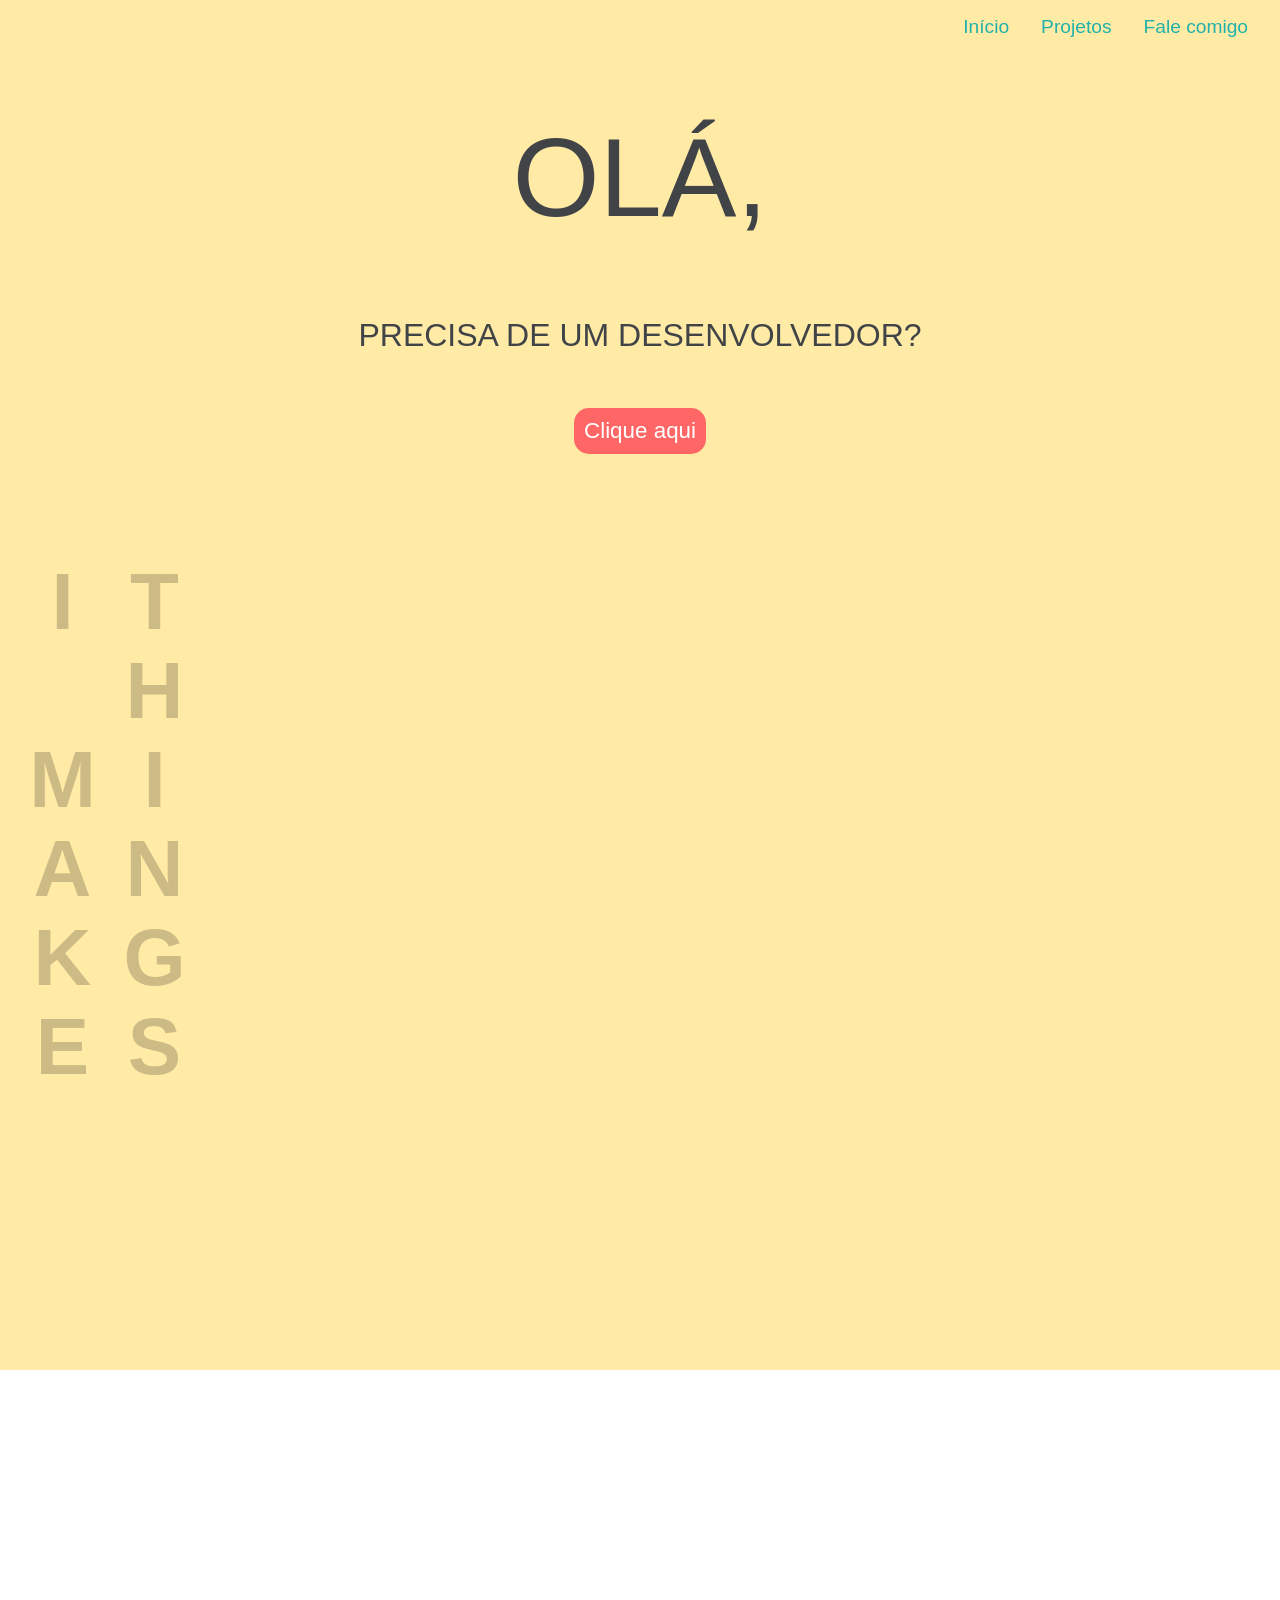
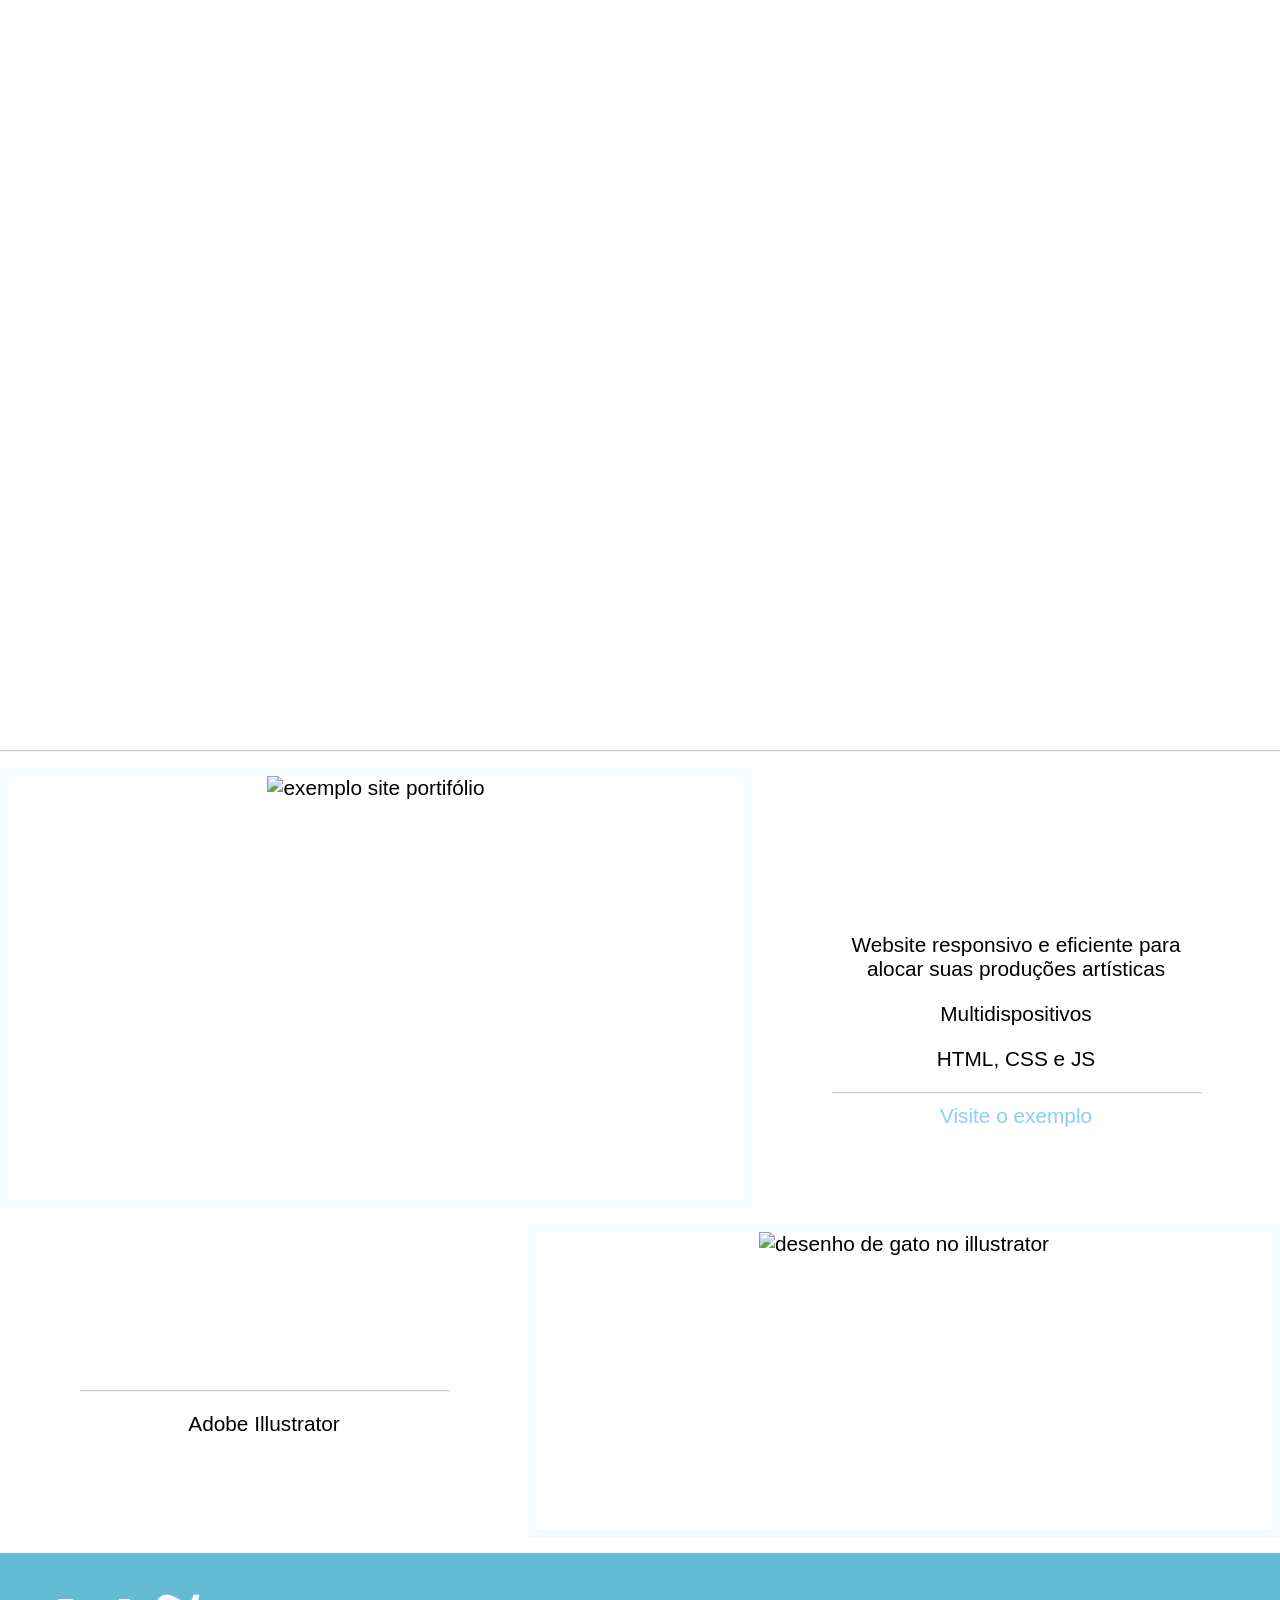
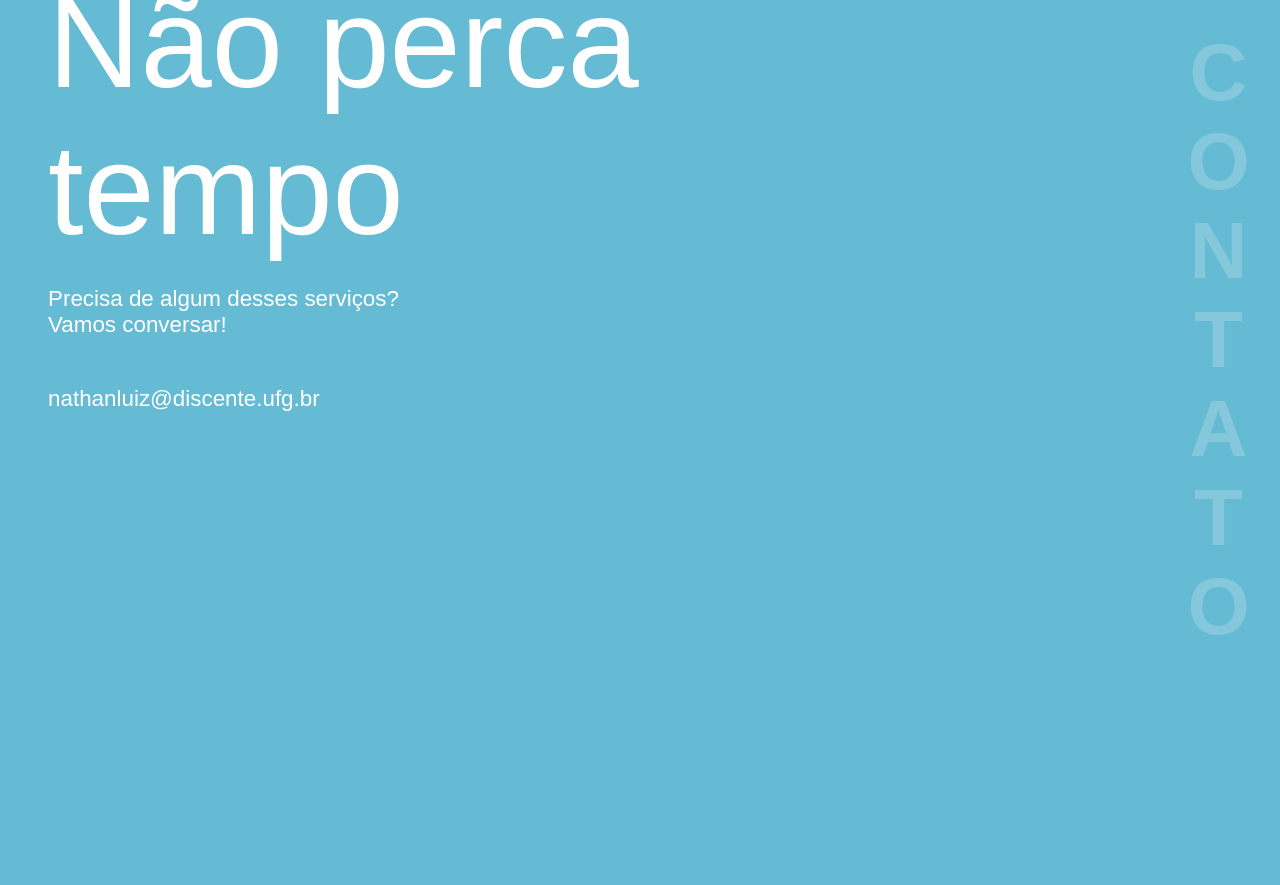
==== index.html @ 639f10ef "Update index.html" ====
<!DOCTYPE html>
<html lang="pt-br">
    <head>
        <meta charset="UTF-8"> 
        <meta name="viewport" content="width=device-width, initial-scale=1.0">
        <link href="https://unpkg.com/aos@2.3.1/dist/aos.css" rel="stylesheet">
        <link rel="stylesheet" href="styles.css">
        <title>Nathan Portifólio</title>

    </head>
<body>
    <header>
        <nav>
            <ul>
                <li><a href="index.html">Início</a></li>
                <li><a href="projects.html">Projetos</a></li>
                <li><a href="fale-comigo.html">Fale comigo</a></li>
            </ul>
        </nav>
        <h1 class="titlein fade-in-custom1">OLÁ,</h1>
        <h1 class="titleout fade-in-custom2">PRECISA DE UM DESENVOLVEDOR?</h1>
        <a href="fale-comigo.html" class="bottom fadin3">Clique aqui</a>
        <h3 class="rotate">I MAKE THINGS</h3>
    </header>

<section class="parallax">
    <ul>
        <li data-aos="zoom-out-left" data-aos-delay="0" data-aos-duration="800">Freelance Web Developments</li>
        <li data-aos="zoom-out-left" data-aos-delay="100" data-aos-duration="800">Edições de vídeo</li>
        <li data-aos="zoom-out-left" data-aos-delay="200" data-aos-duration="800">Ilustrações</li>
        <li data-aos="zoom-out-left" data-aos-delay="300" data-aos-duration="800">Drink Coffee</li>

    </ul>
</section>

<section>
    <h3 class="recent-work-title" data-aos="zoom-in" data-aos-delay="0" data-aos-duration="800">Trabalhos recentes</h3>
    <hr>
    <div class="recent-work">
        <div class="recent-work-info move-right">

                <h4 data-aos="zoom-out-left" data-aos-delay="0" data-aos-duration="800">Portifólio responsivo</h4>
                <p>Website responsivo e eficiente para alocar suas produções artísticas</p>
                <p>Multidispositivos</p>
                <p>HTML, CSS e JS </p>
                <hr>
                <a href="https://sinapsideo.netlify.app">Visite o exemplo</a>

            </div>
        <div class="recent-work-image">
            <img src="images/exe1.jpg" alt="exemplo site portifólio">
        </div>
    </div>

    <div class="recent-work">
        <div class="recent-work-info">
            <h4 data-aos="zoom-out-right" data-aos-delay="0" data-aos-duration="800">Ilustrações simples</h4>
            <hr>
            <p>Adobe Illustrator</p>
        </div>
        <div class="recent-work-image">
            <img src="/images/ex2.png" alt="desenho de gato no illustrator">
        </div>
    </div>
</section>

<section id="contact">
    <div class="contact-info">
        <p class="contact-heading">Não perca <br>tempo</p>
        <p class="contact-text">Precisa de algum desses serviços? <br>Vamos conversar!</p>
        <p class="contact-text" data-aos="zoom-out-right" data-aos-delay="0" data-aos-duration="800">nathanluiz@discente.ufg.br</p>
    </div>
    <h3 class="rotate">CONTATO</h3>
</section>


<script src="https://unpkg.com/aos@2.3.1/dist/aos.js"></script>
<script>
    AOS.init();
</script>
</body>



</html>
---- styles.css ----
/*
    GLOBAL STYLES 
*/

body {
    font-family: Roboto, Oxygen, Ubuntu, Cantarell, 'Open Sans', 'Helvetica Neue', sans-serif;
    font-size: 10px;
    margin: 0;
    width: 100vw;
    text-align: center;
    overflow-x: hidden;
}
.bottom {
    color: white;
    font-size: 1.4rem;
    background-color: rgb(255, 102, 102);
    padding: 10px;
    border-radius: 15px;
    display: inline-block;
}
img {
    max-width: 100%;
}

hr {
    width:100%;
    opacity: 0.5;
    color: lightgray;
}

ul {
    list-style: none;
    margin: 0;
    padding: 0;
}

a {
    text-decoration: none;
    color: lightseagreen;
}
.recent-work-info a {
    color: lightskyblue;
}

/*
    HEADER SECTION
*/
header {
    background-color: rgb(255, 234, 166);
    padding: 1rem;
    background-size: cover;
    height: 100vh;
}
nav ul {
    font-size: 1.2rem;
    display: flex;
    justify-content: center;
}
nav li {
    margin: 0 1rem;
}
.titlein {
    font-size: 7rem;
    font-weight: 300;
    color: rgb(64, 68, 71);
}
.titleout {
    font-size: 2rem;
    padding-bottom: 2rem;
    font-weight: 400;
    color: rgb(64, 68, 71);
}

header p {
    font-size: 1.5rem;
    background-color: rgb(0, 0, 0);
    color: rgb(248, 248, 248);
    width: 100%;
}
.rotate {
    margin-top: 5rem;
    font-size: 3rem;
    opacity: 0.4;
    text-align: center;
}

/*
    PARALLAX
*/

.parallax {
    background-image: url(Images/background.jpg);
    height: 100vh;
    background-position: center;
    background-size: cover;
    background-attachment: fixed;
}

.parallax ul {
    font-size: 1.8rem;
    padding: 1rem;
    color: white;
    text-align: right;
}

.parallax li {
    margin: 8rem 0;

}

/*
    RECENT WORK
*/

.recent-work {
    display: flex;
    flex-direction: column;
    font-size: 1.3rem;
    margin: 1rem 0;
}

.recent-work-title {
    font-size: 1.6rem;
    color: lightcoral;
}

.recent-work-info {
    padding: 1rem;
}

.recent-work-info h4 {
    font-size: 1.4rem;
}

/*
     CONTACT
*/

#contact {
    display: flex;
    flex-direction: column;
    padding: 1rem;
    height: 100vh;
    background: #66bbd4;
    color: white;
}

.contact-info {
    padding-left: 2rem;
}

.contact-heading {
    margin: 0;
    font-size: 5rem;
}

.contact-text {
    font-size: 1.4rem;
    margin-bottom: 3rem;

}

#contact .rotate {
    display: none;
}


/*
    PROJECTS
*/

.project-title {
    font-size: 1.6rem;
}

.projects {
    display: flex;
    flex-direction: column;
}

.grid-item {
    margin-bottom: 1rem;
    padding: 1rem;
    background: lightblue;
}

.grid-item img {
    width: 100%;
    height: 100%;
}

@media screen and (min-width: 860px) {
    nav ul {
        justify-content: flex-end;
    }

    .rotate {
        margin: -10rem 0 0 0;
        writing-mode: vertical-lr;
        text-orientation: upright;
        font-size: 5rem;
        opacity: 20%;
    }
    header {
        height: 100%;
    }
    .recent-work {
        flex-direction: row;
    }
    .recent-work-info {
        flex: 1;
        padding: 5rem;
    }
    .recent-work-image {
        flex: 2;
        border: rgb(244, 251, 255) .5rem solid;
    }
    .recent-work-image img {
        width: 100%;
        height: 100%;
    }

    .move-right {
        order:1
    }

    .contact-heading {
        margin: 0;
        font-size: 8rem;
    }
    #contact {
        display: flex;
        flex-direction: row;
        justify-content: space-between;
        text-align: left;
    }
    #contact .rotate {
        display: block;
    }

    .projects {
        flex-direction: row;
        flex-wrap: wrap;
        justify-content: space-evenly;
    }

    .grid-item {
        flex-basis: 45%;
    }
}
.fade-in-custom1 {
    animation: fadeIn ease-in;
    animation-delay: 0s;
    animation-duration: 1s;
}
.fade-in-custom2 {
    opacity: 0;
    animation: fadeIn ease-in;
    animation-delay: 1s;
    animation-duration: 1s;
    animation-fill-mode: forwards;
}
.fadin3 {
    opacity: 0;
    animation: fadeIn ease-in;
    animation-duration: 1.5s;
    animation-delay: 2s;
    animation-fill-mode: forwards;

}
@keyframes fadeIn {
    from { opacity: 0;}
    to { opacity: 1;}
}


@media (min-width: 1024px) {
    .projects {
        display: grid;
        height: 100vh;
        grid-template-columns: repeat(3, 1fr);
        grid-gap: 20px;
    }
    .grid-item {
        margin-bottom: 0;
    }

}
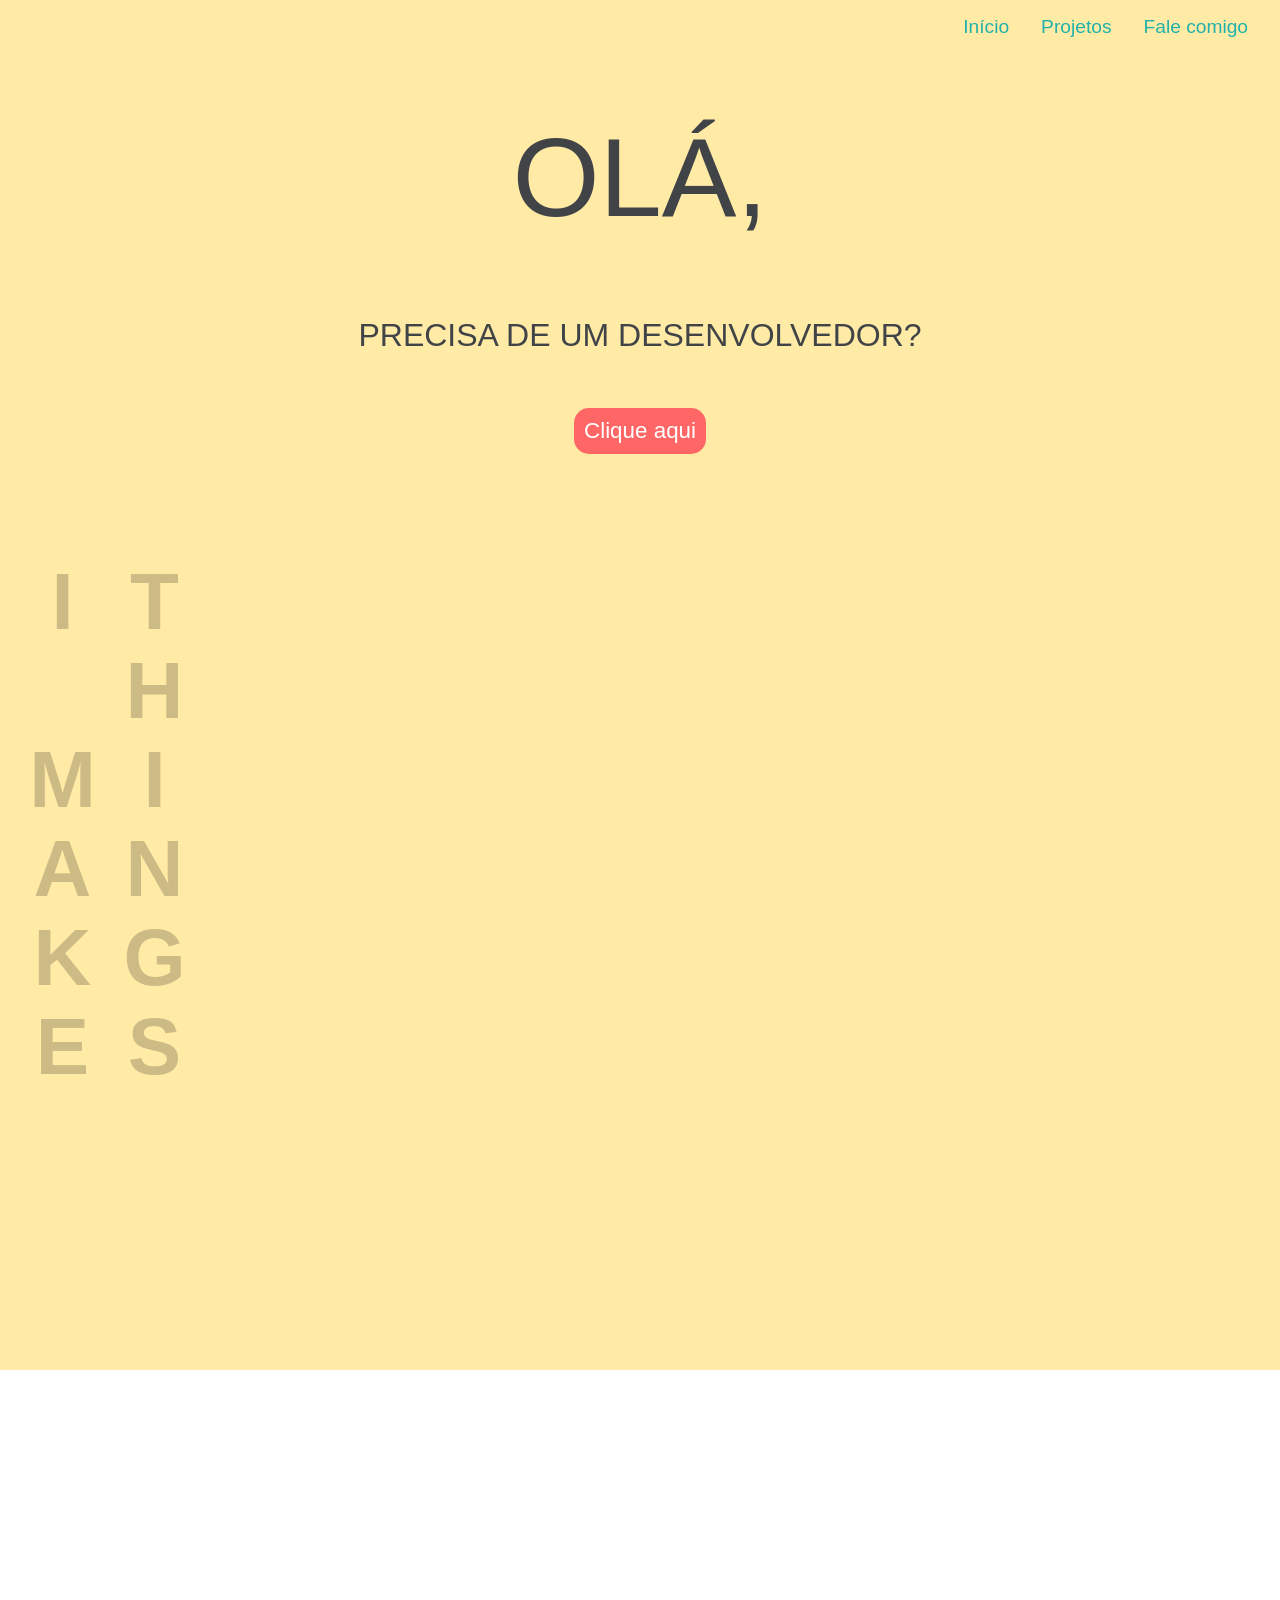
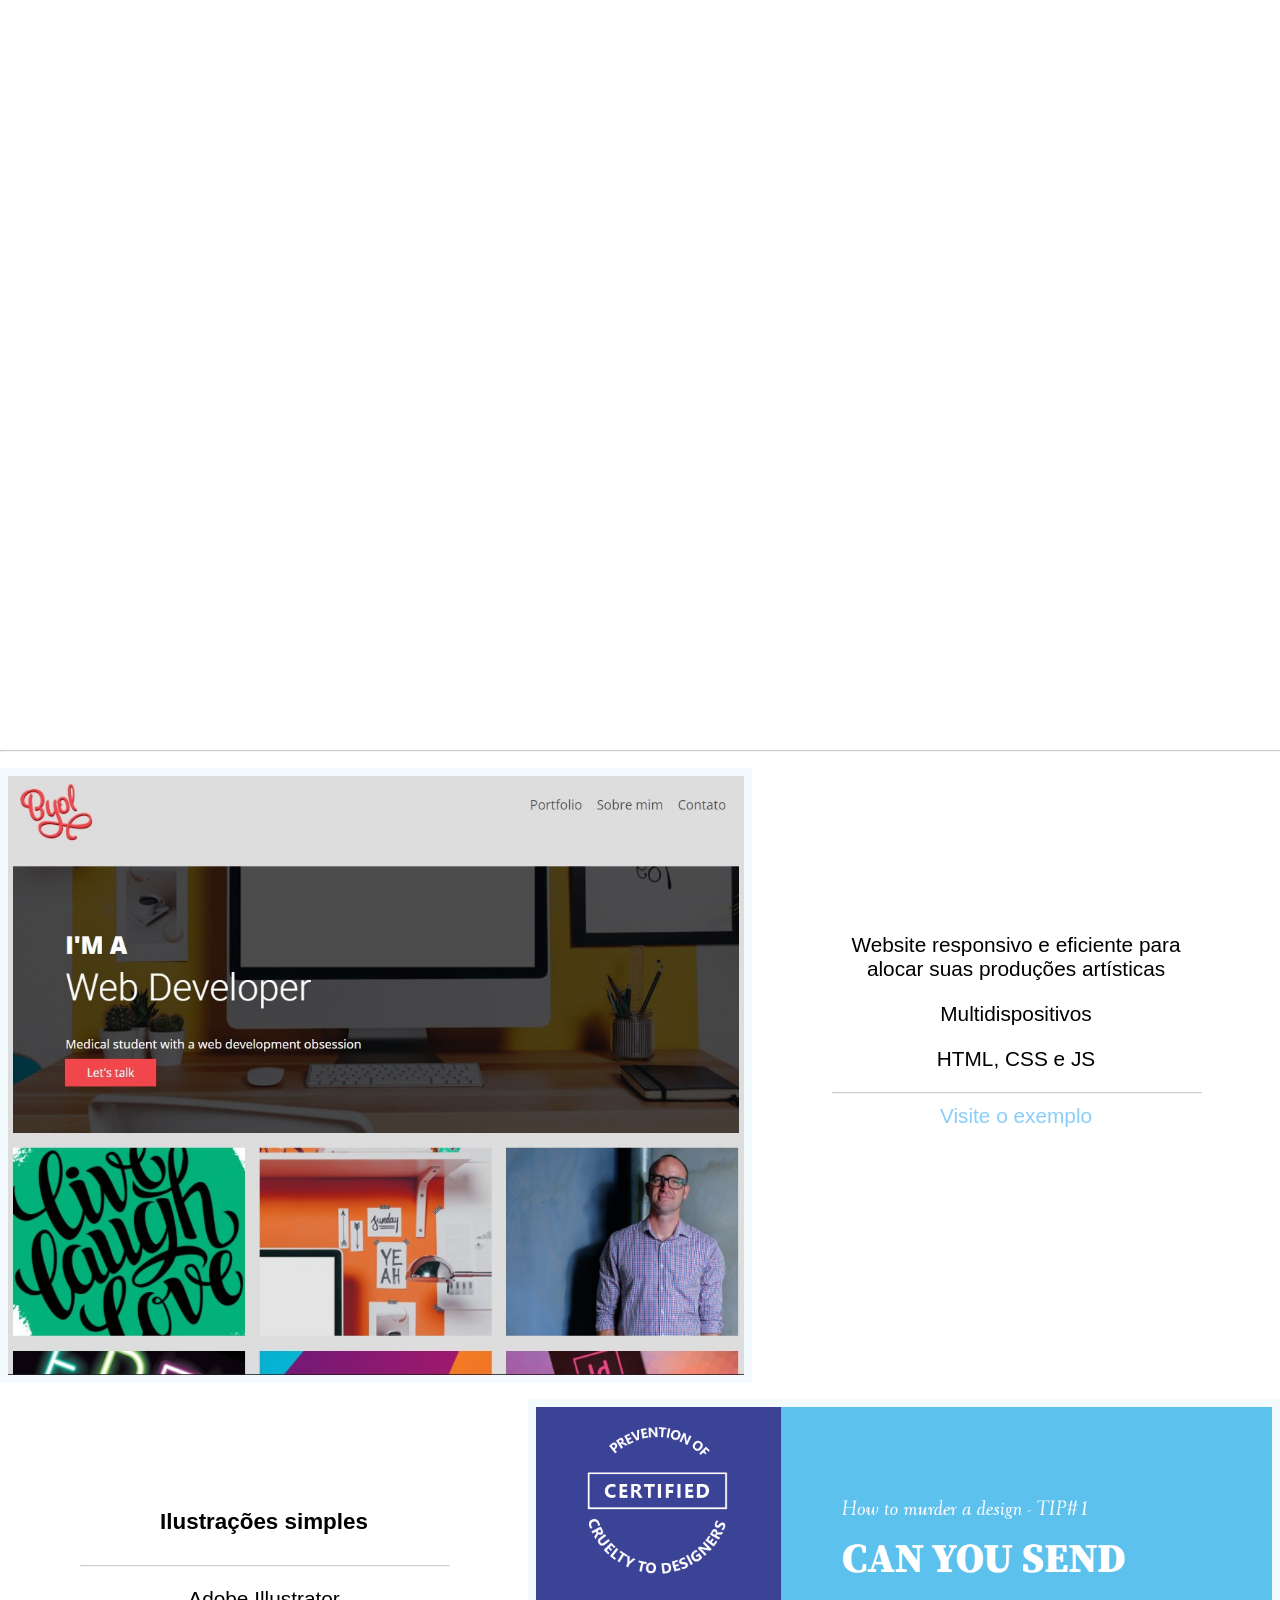
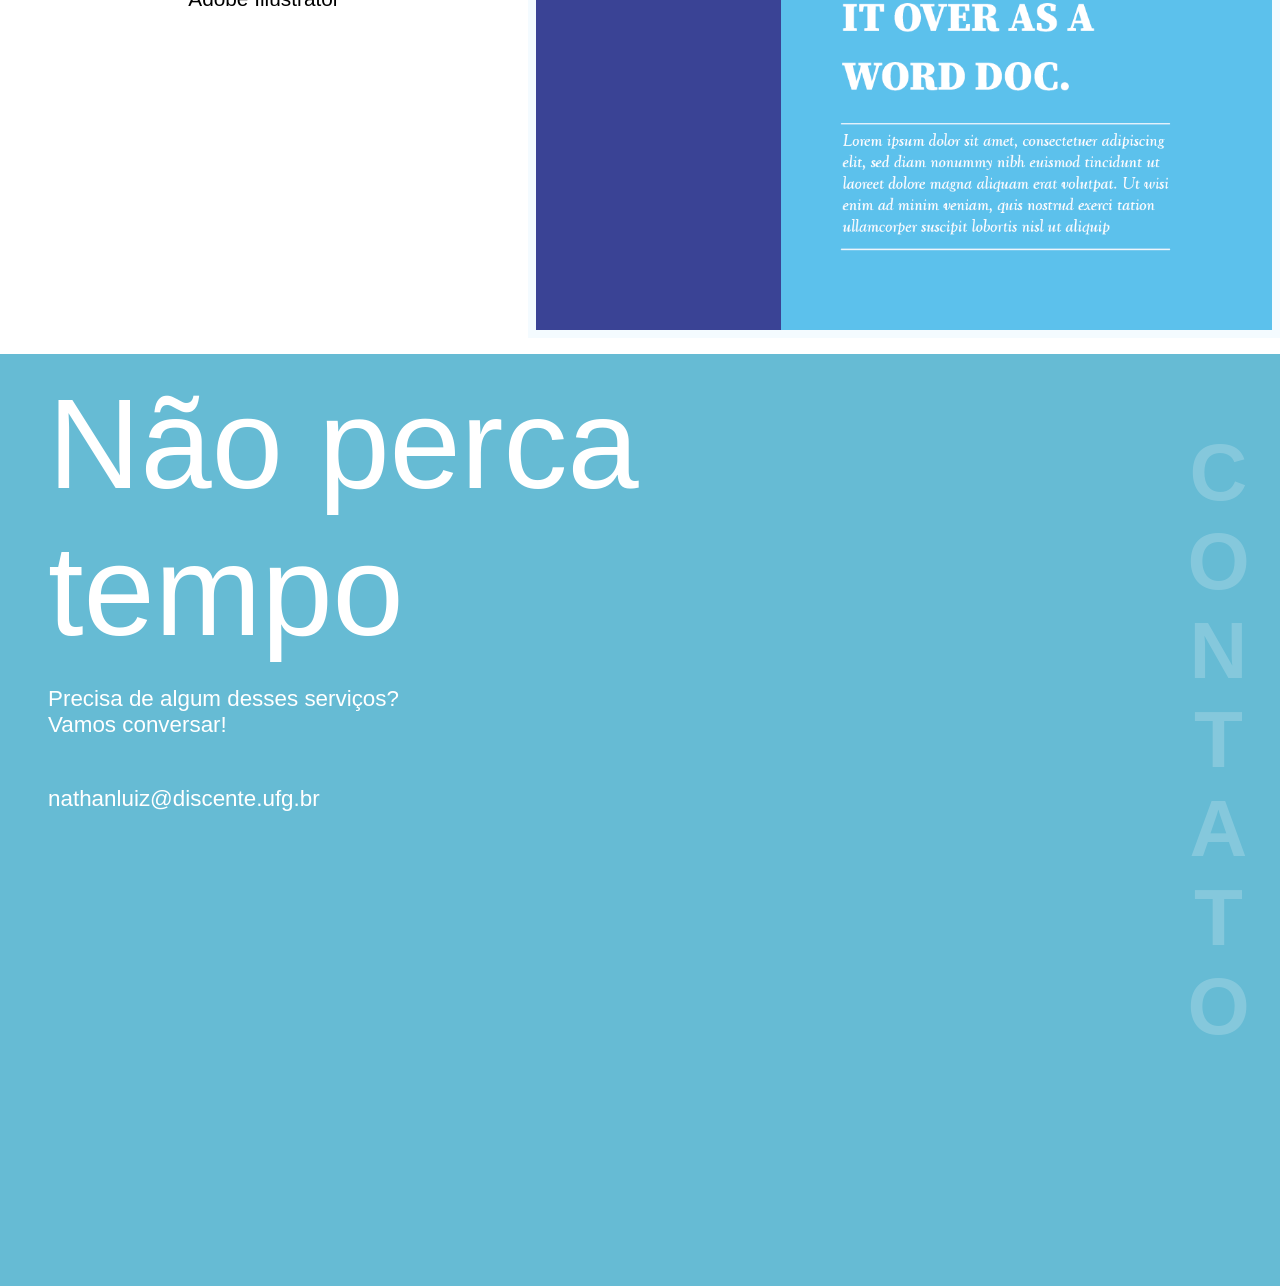
==== commit ddfec5a9: "Update index.html" ====
--- a/index.html
+++ b/index.html
@@ -48,7 +48,7 @@
 
             </div>
         <div class="recent-work-image">
-            <img src="images/exe1.jpg" alt="exemplo site portifólio">
+            <img src="Images/exe1.jpg" alt="exemplo site portifólio">
         </div>
     </div>
 
@@ -59,7 +59,7 @@
             <p>Adobe Illustrator</p>
         </div>
         <div class="recent-work-image">
-            <img src="/images/ex2.png" alt="desenho de gato no illustrator">
+            <img src="Images/ex2.png" alt="desenho de gato no illustrator">
         </div>
     </div>
 </section>
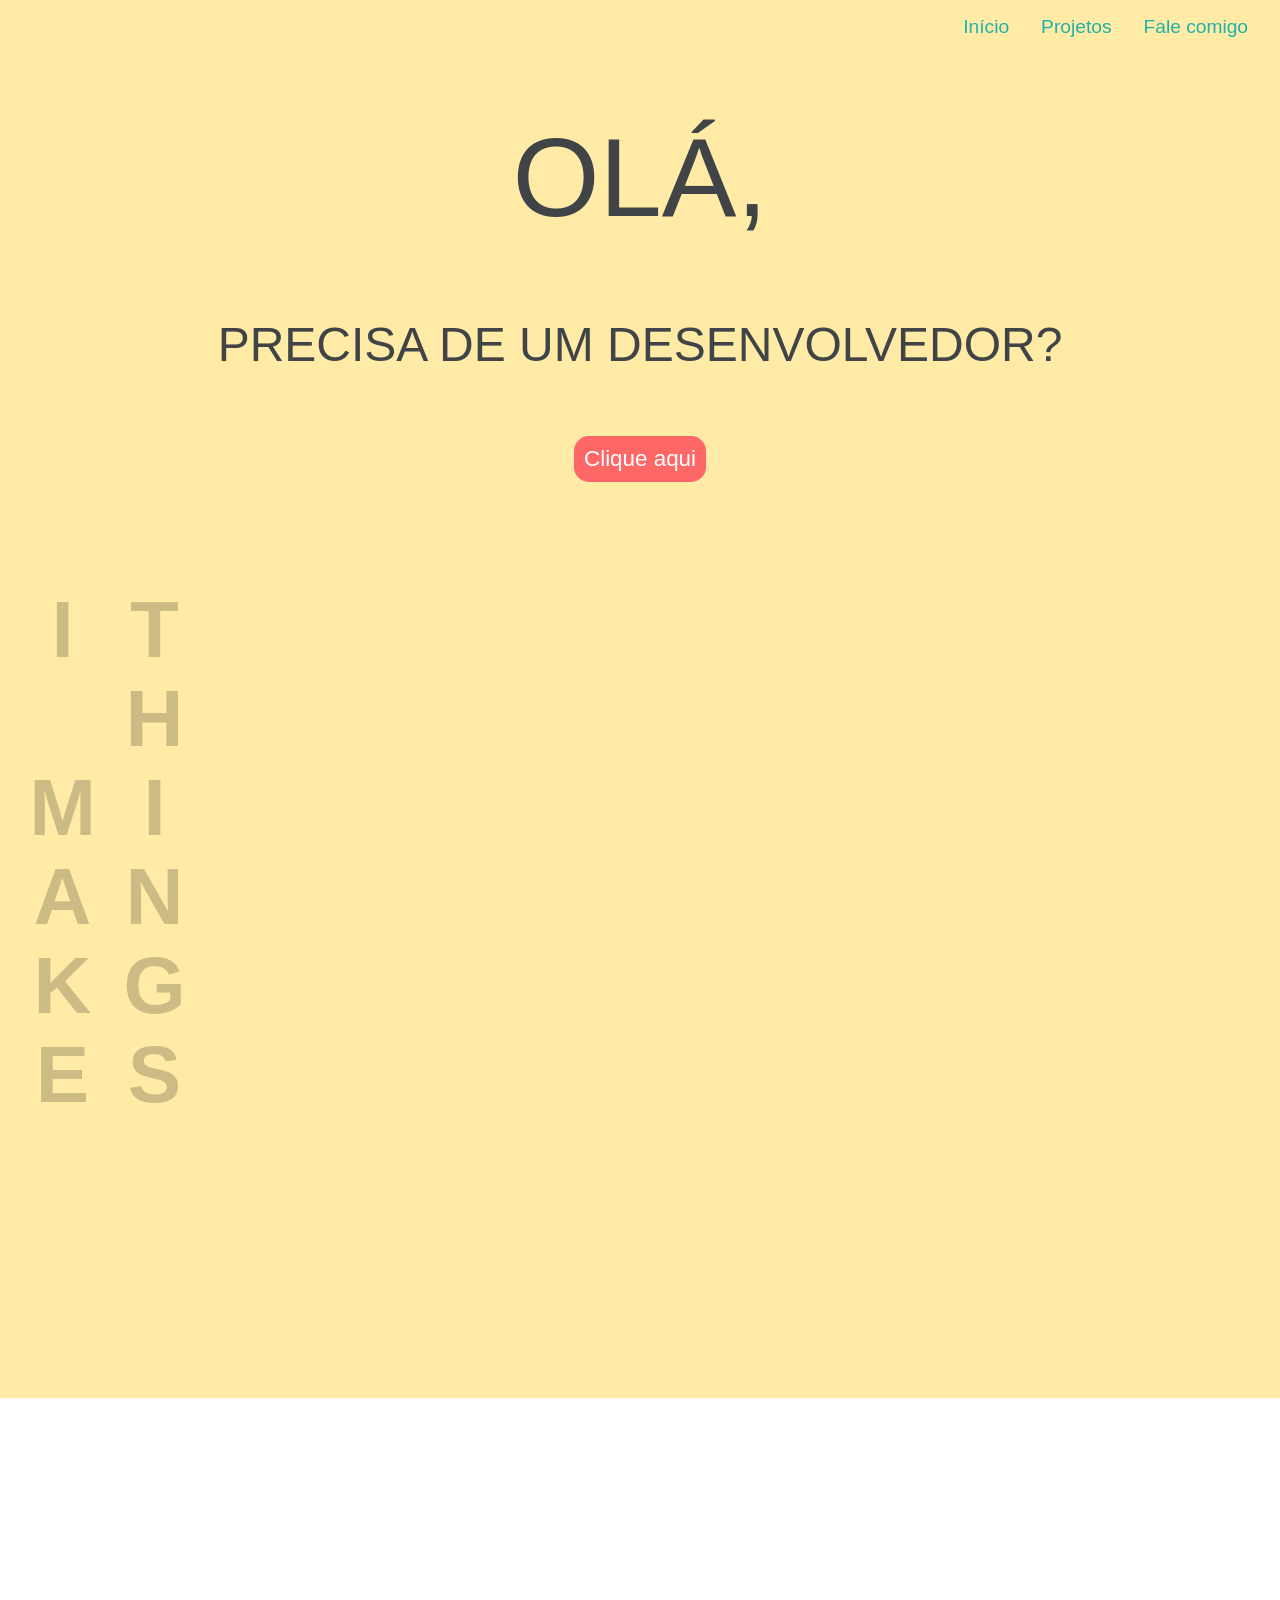
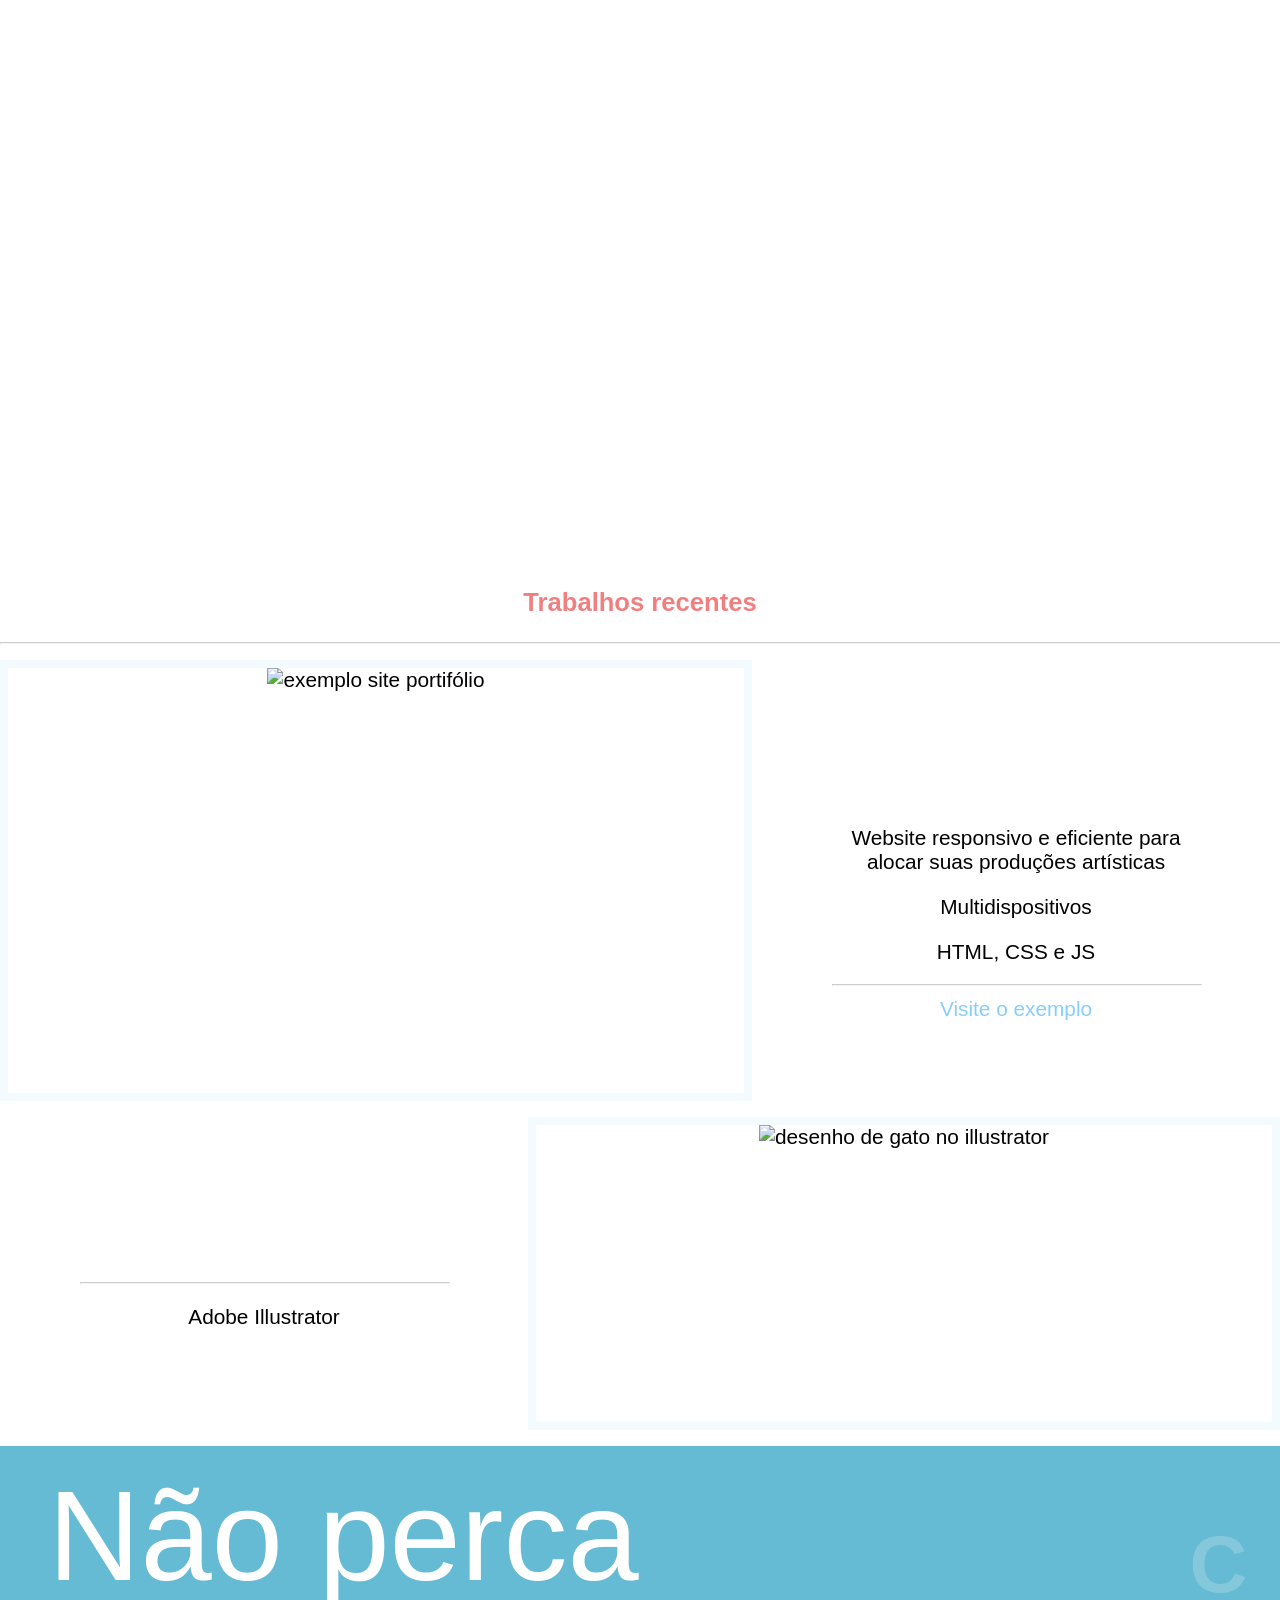
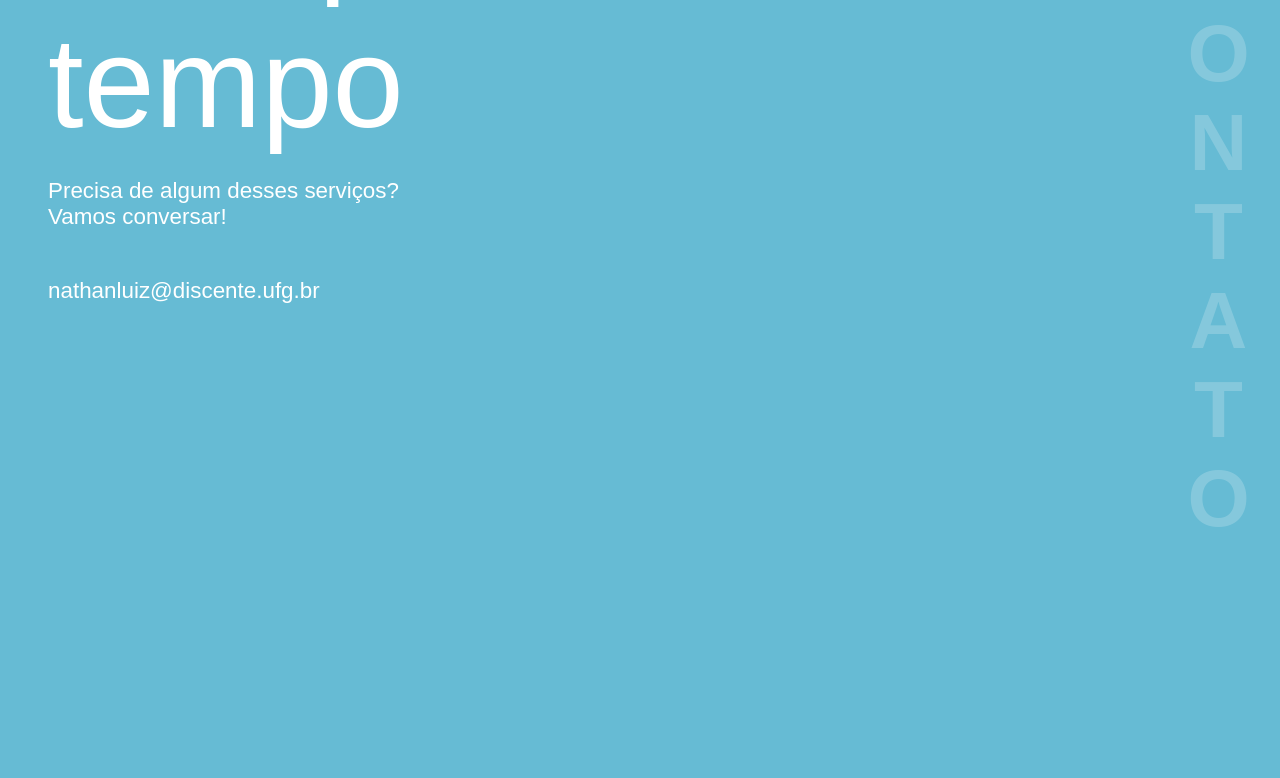
==== commit 69c2922a: "Mudanças" ====
--- a/index.html
+++ b/index.html
@@ -34,7 +34,7 @@
 </section>
 
 <section>
-    <h3 class="recent-work-title" data-aos="zoom-in" data-aos-delay="0" data-aos-duration="800">Trabalhos recentes</h3>
+    <h3 class="recent-work-title">Trabalhos recentes</h3>
     <hr>
     <div class="recent-work">
         <div class="recent-work-info move-right">
@@ -48,7 +48,7 @@
 
             </div>
         <div class="recent-work-image">
-            <img src="Images/exe1.jpg" alt="exemplo site portifólio">
+            <img src="images/exe1.jpg" alt="exemplo site portifólio">
         </div>
     </div>
 
@@ -59,7 +59,7 @@
             <p>Adobe Illustrator</p>
         </div>
         <div class="recent-work-image">
-            <img src="Images/ex2.png" alt="desenho de gato no illustrator">
+            <img src="images/ex2.png" alt="desenho de gato no illustrator">
         </div>
     </div>
 </section>
@@ -82,4 +82,4 @@
 
 
 
-</html>
+</html>
--- a/styles.css
+++ b/styles.css
@@ -65,7 +65,7 @@
     color: rgb(64, 68, 71);
 }
 .titleout {
-    font-size: 2rem;
+    font-size: 3rem;
     padding-bottom: 2rem;
     font-weight: 400;
     color: rgb(64, 68, 71);
@@ -89,8 +89,9 @@
 */
 
 .parallax {
+    overflow-x: hidden;
     background-image: url(Images/background.jpg);
-    height: 100vh;
+    height: 100%;
     background-position: center;
     background-size: cover;
     background-attachment: fixed;
@@ -104,7 +105,8 @@
 }
 
 .parallax li {
-    margin: 8rem 0;
+    margin: 7.5rem;
+    text-align: center;
 
 }
 
@@ -233,6 +235,7 @@
         flex-direction: row;
         justify-content: space-between;
         text-align: left;
+		font-size: 8rem;
     }
     #contact .rotate {
         display: block;
@@ -278,11 +281,17 @@
     .projects {
         display: grid;
         height: 100vh;
-        grid-template-columns: repeat(3, 1fr);
-        grid-gap: 20px;
+        grid-template-columns: repeat(3, 31.5%);
+        grid-gap: 50px;
+		margin-right: 3rem;
+		margin-left: 3rem;
     }
     .grid-item {
         margin-bottom: 0;
     }
 
+    .parallax li {
+        text-align: right;
+    }
+
 }
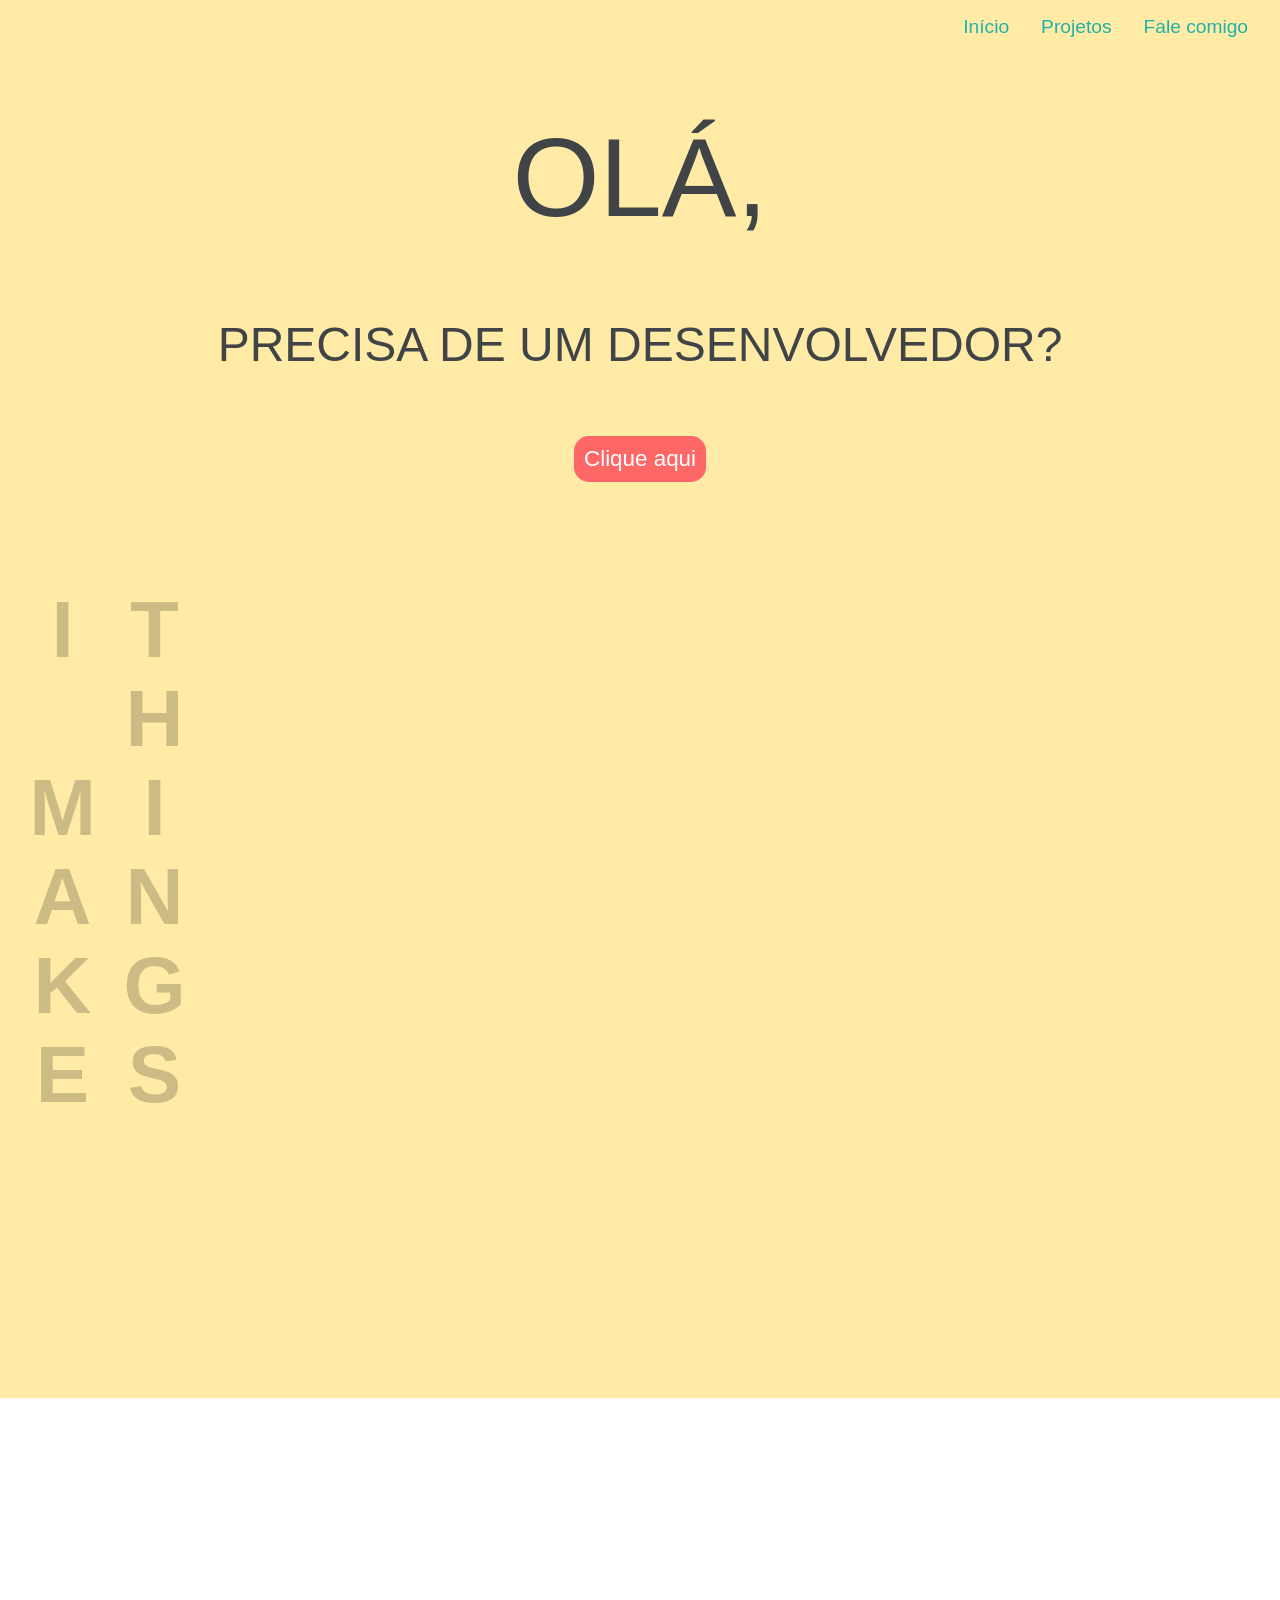
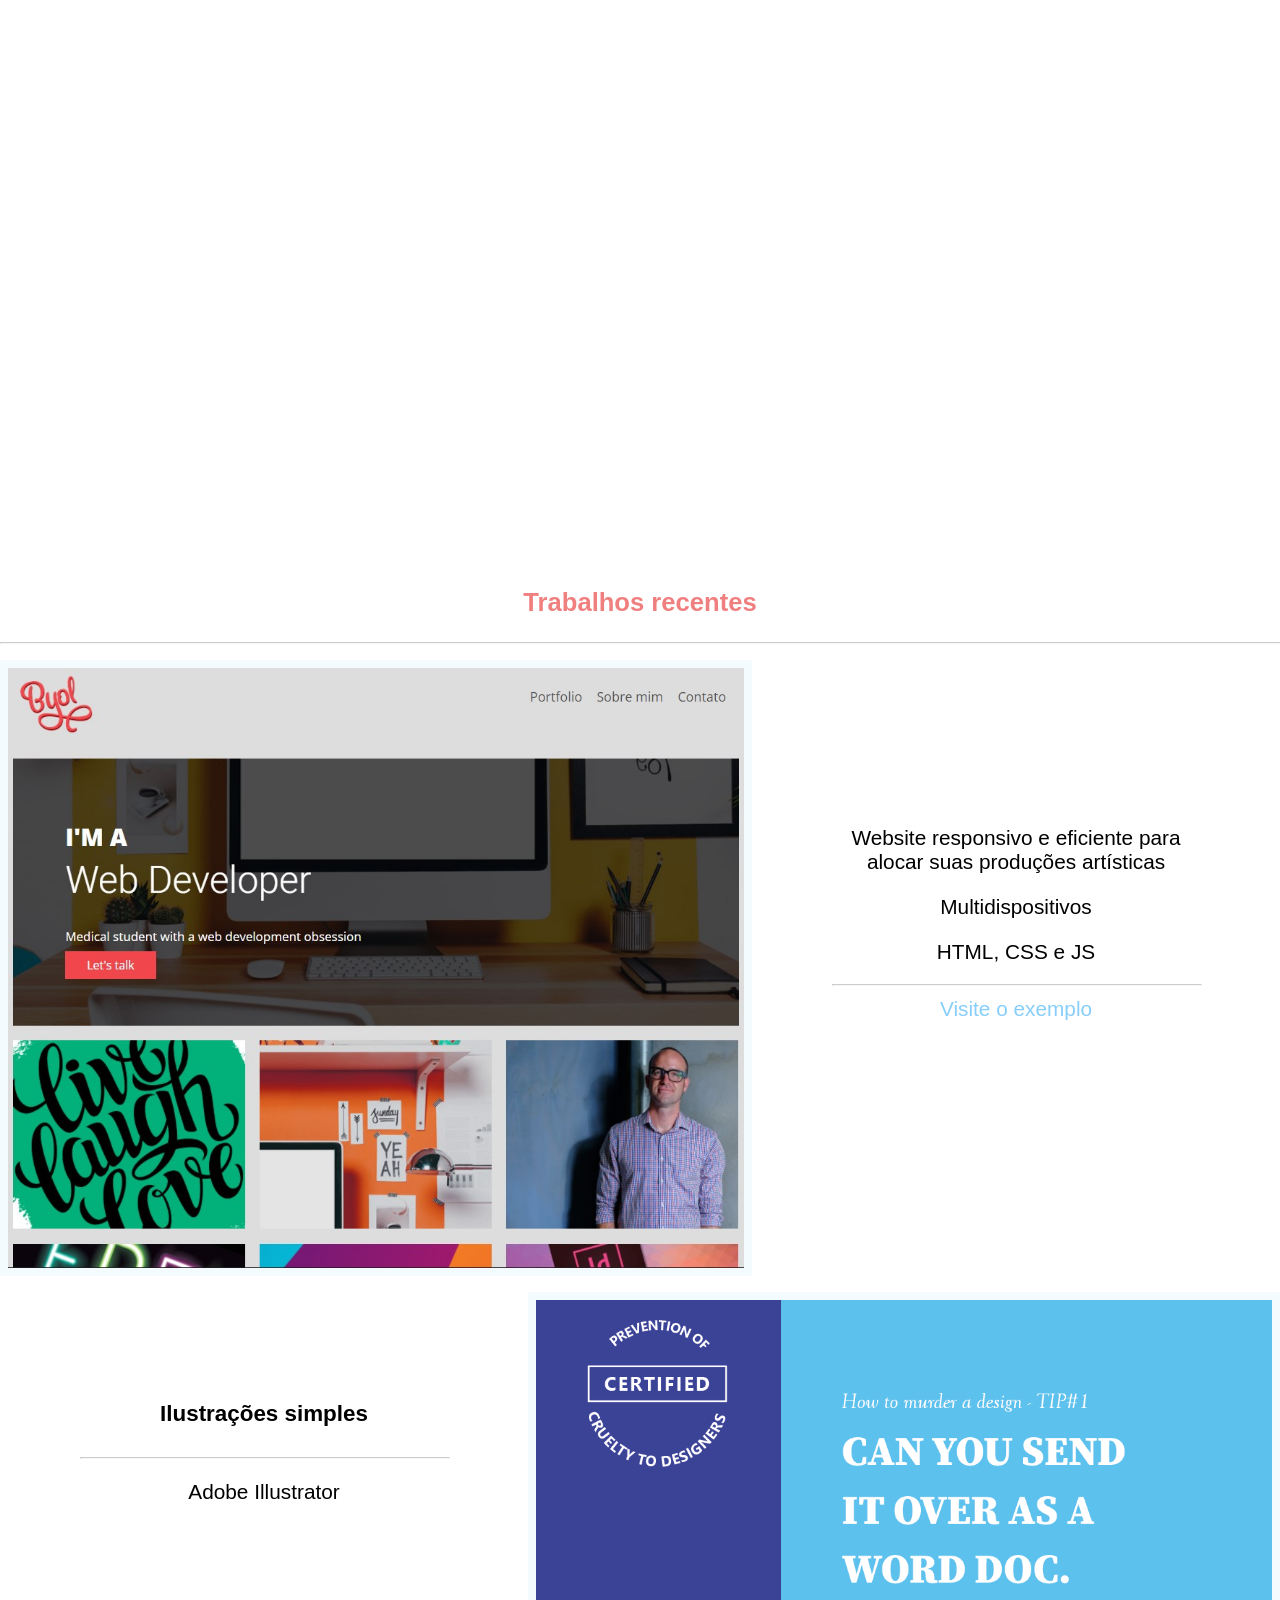
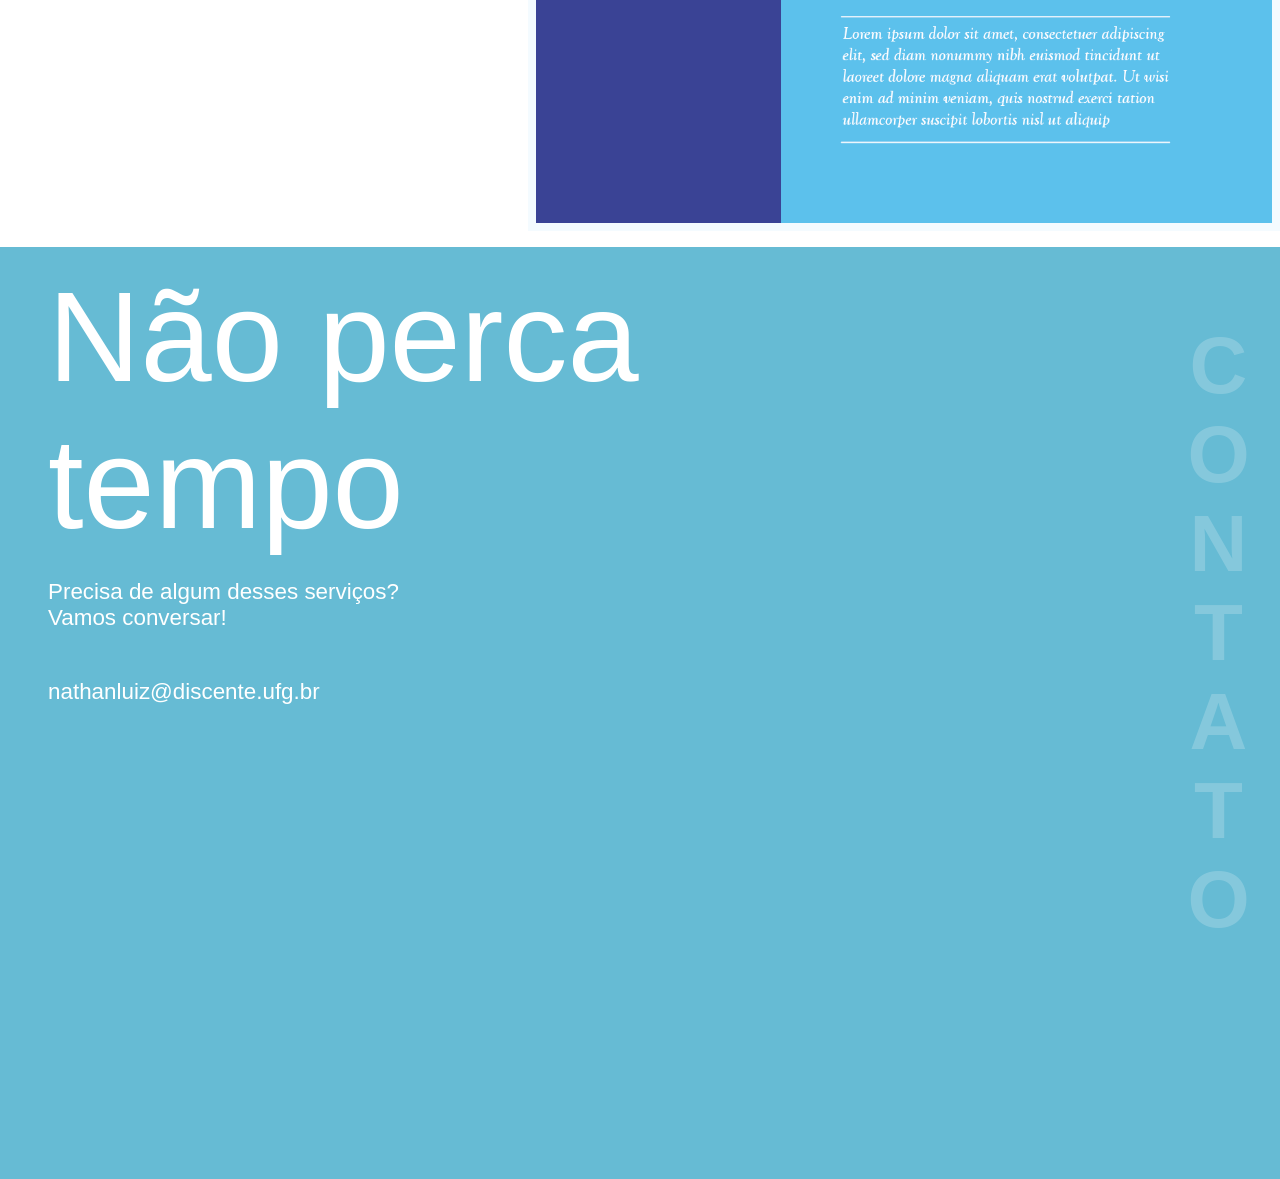
==== commit 75286fdc: "Merge branch 'main' of https://github.com/sinapsideo/Portfolio" ====
--- a/index.html
+++ b/index.html
@@ -48,7 +48,7 @@
 
             </div>
         <div class="recent-work-image">
-            <img src="images/exe1.jpg" alt="exemplo site portifólio">
+            <img src="Images/exe1.jpg" alt="exemplo site portifólio">
         </div>
     </div>
 
@@ -59,7 +59,7 @@
             <p>Adobe Illustrator</p>
         </div>
         <div class="recent-work-image">
-            <img src="images/ex2.png" alt="desenho de gato no illustrator">
+            <img src="Images/ex2.png" alt="desenho de gato no illustrator">
         </div>
     </div>
 </section>
@@ -82,4 +82,4 @@
 
 
 
-</html>+</html>
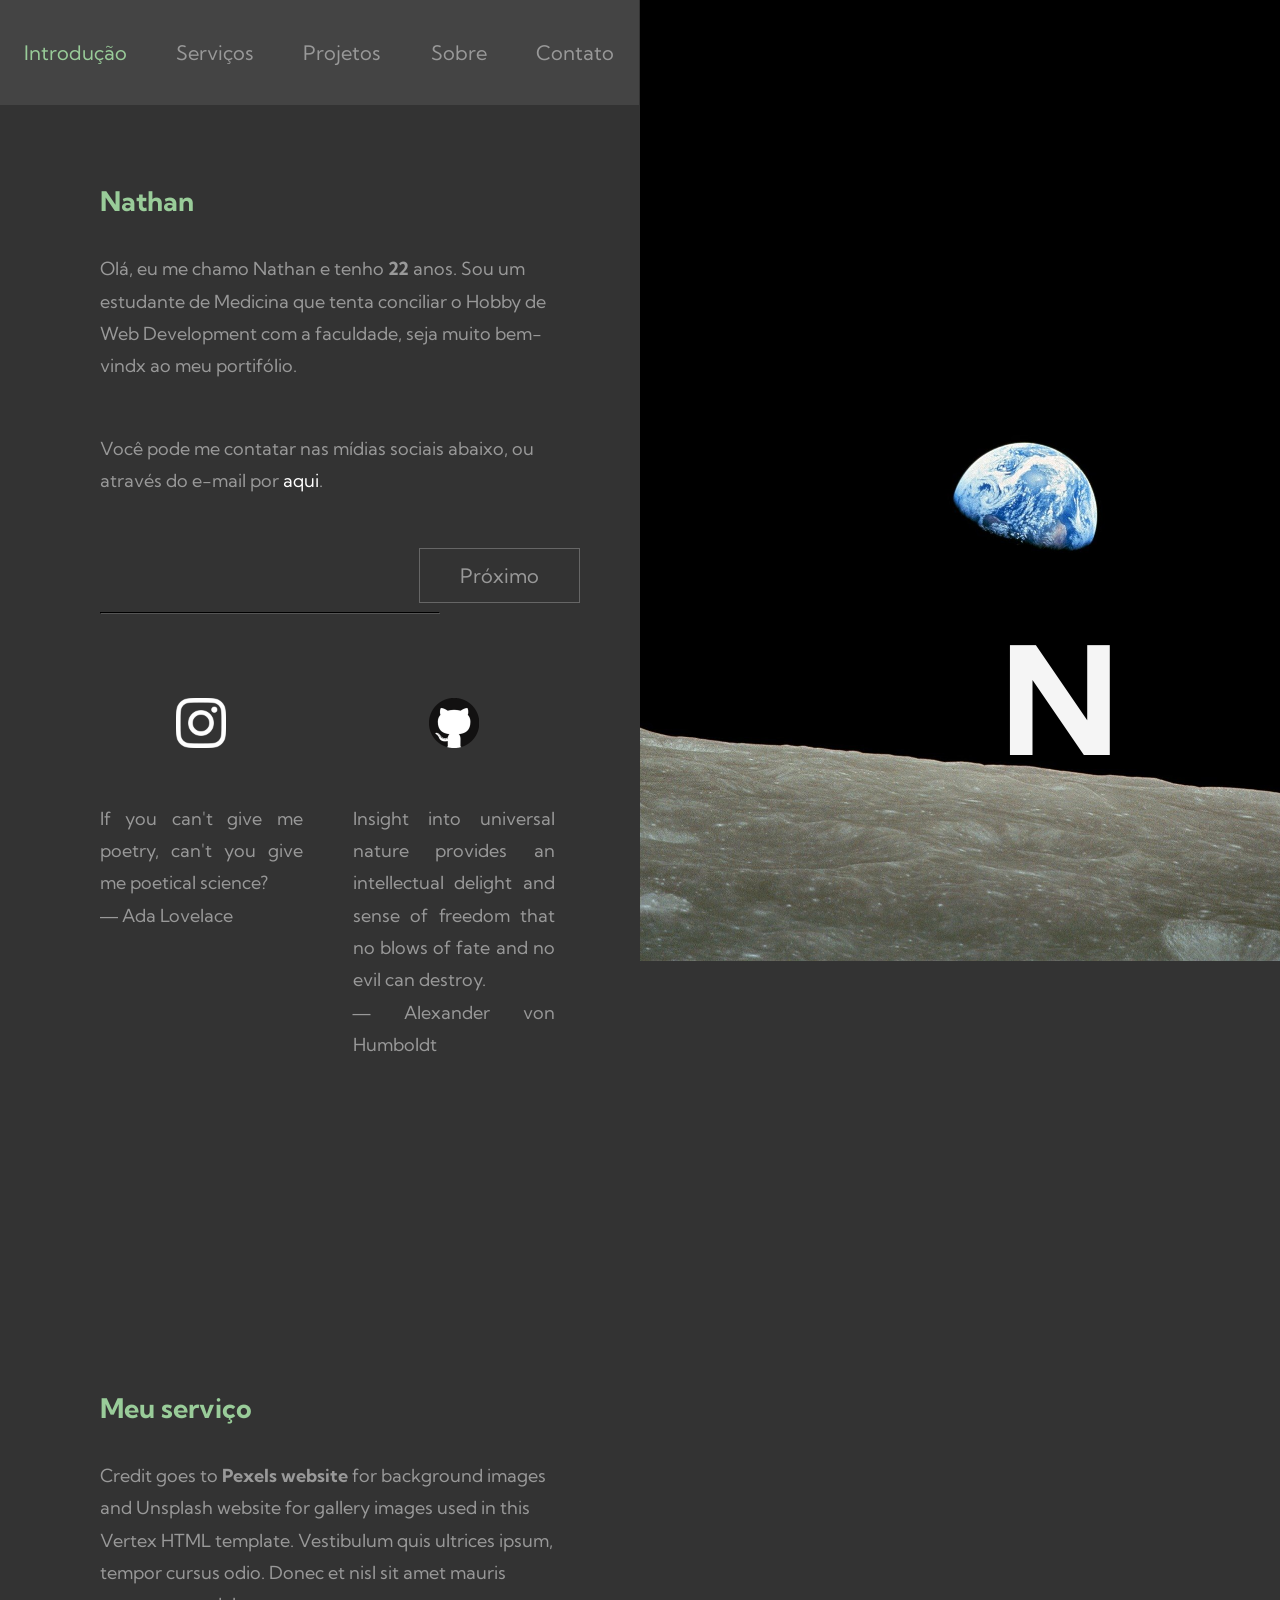
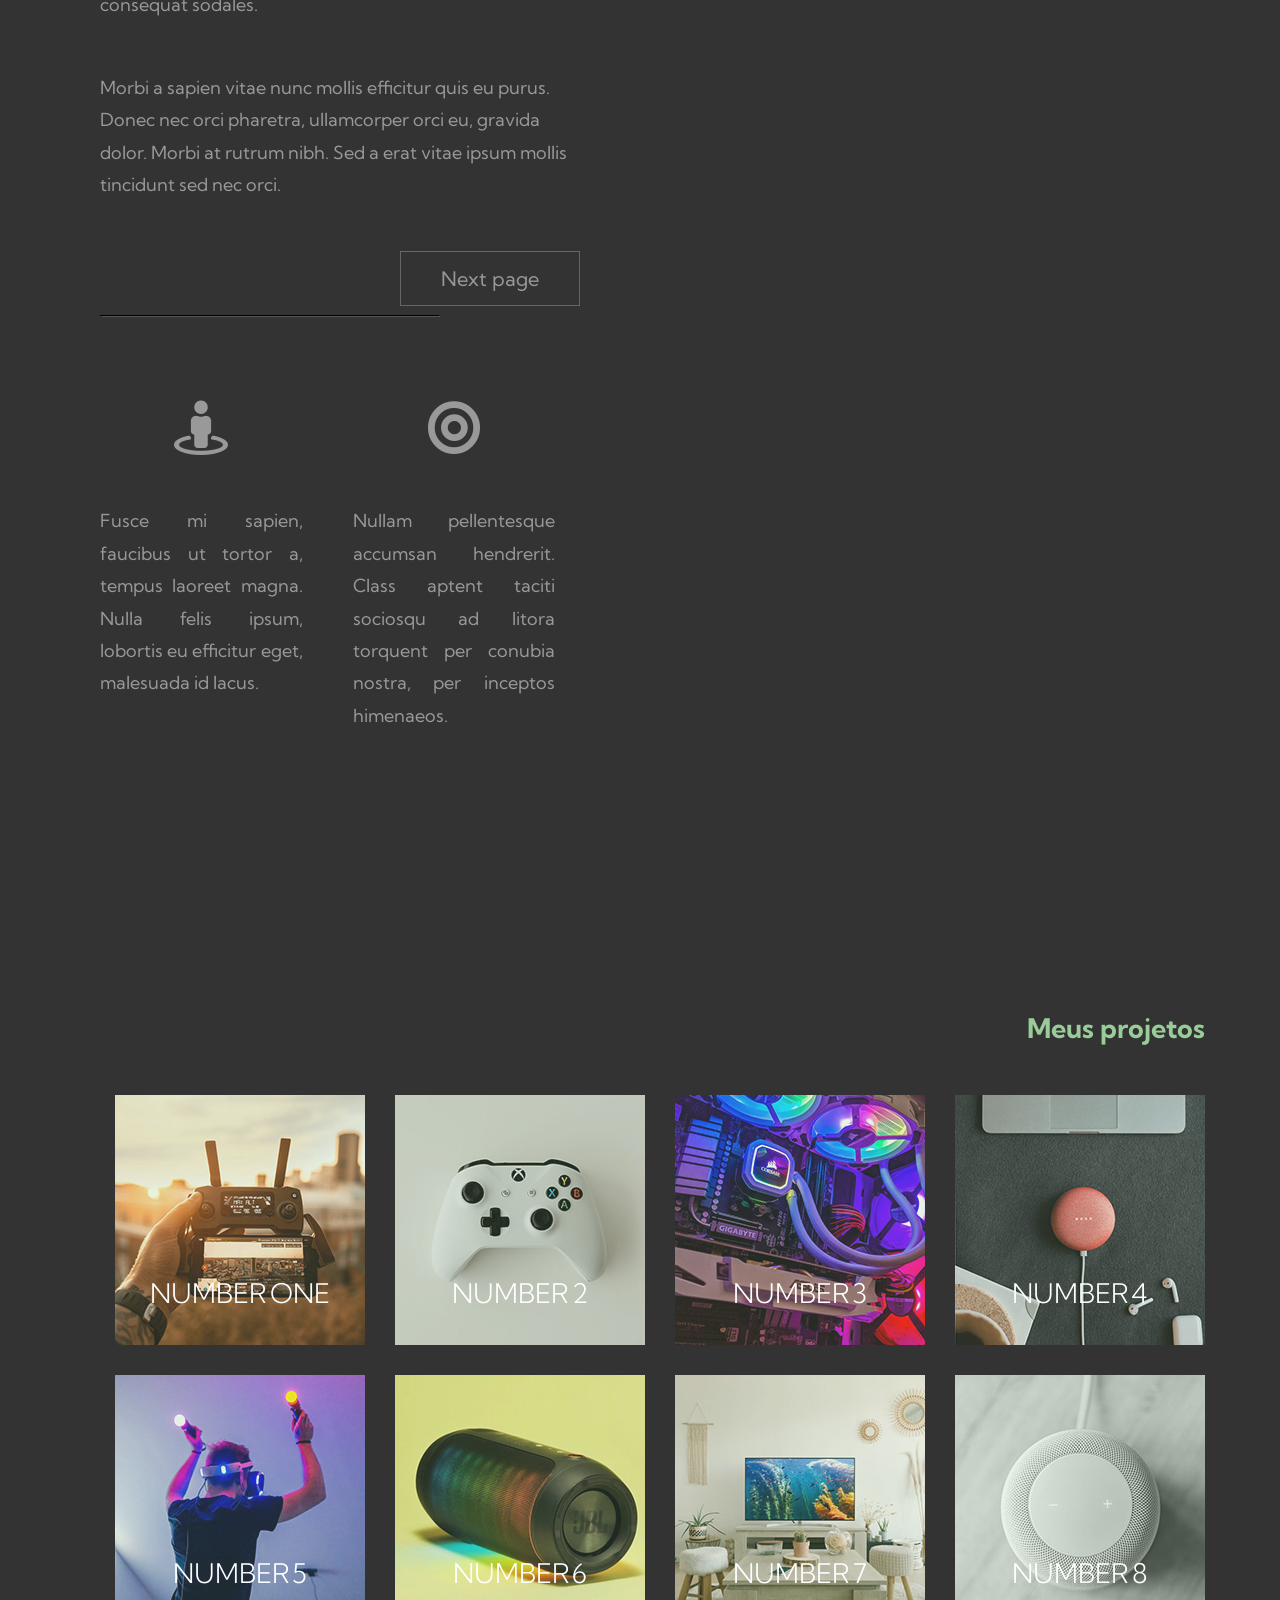
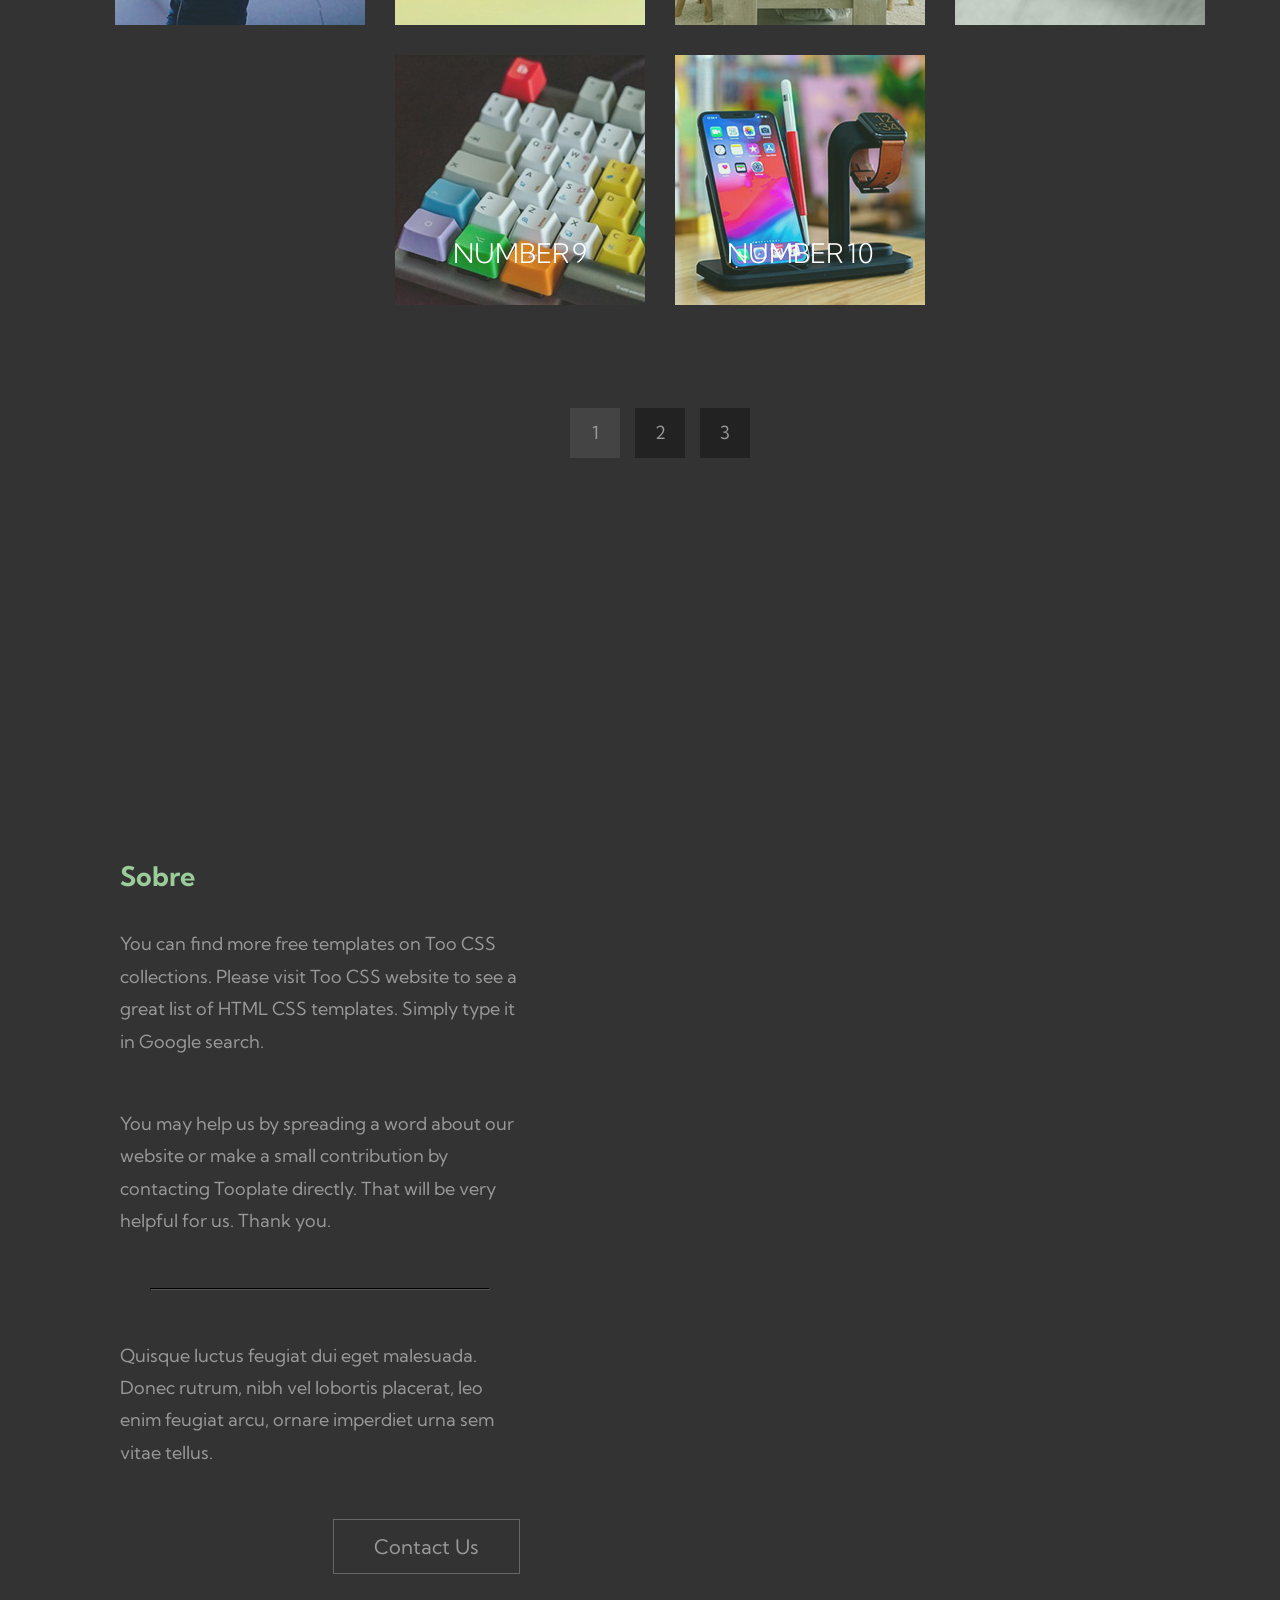
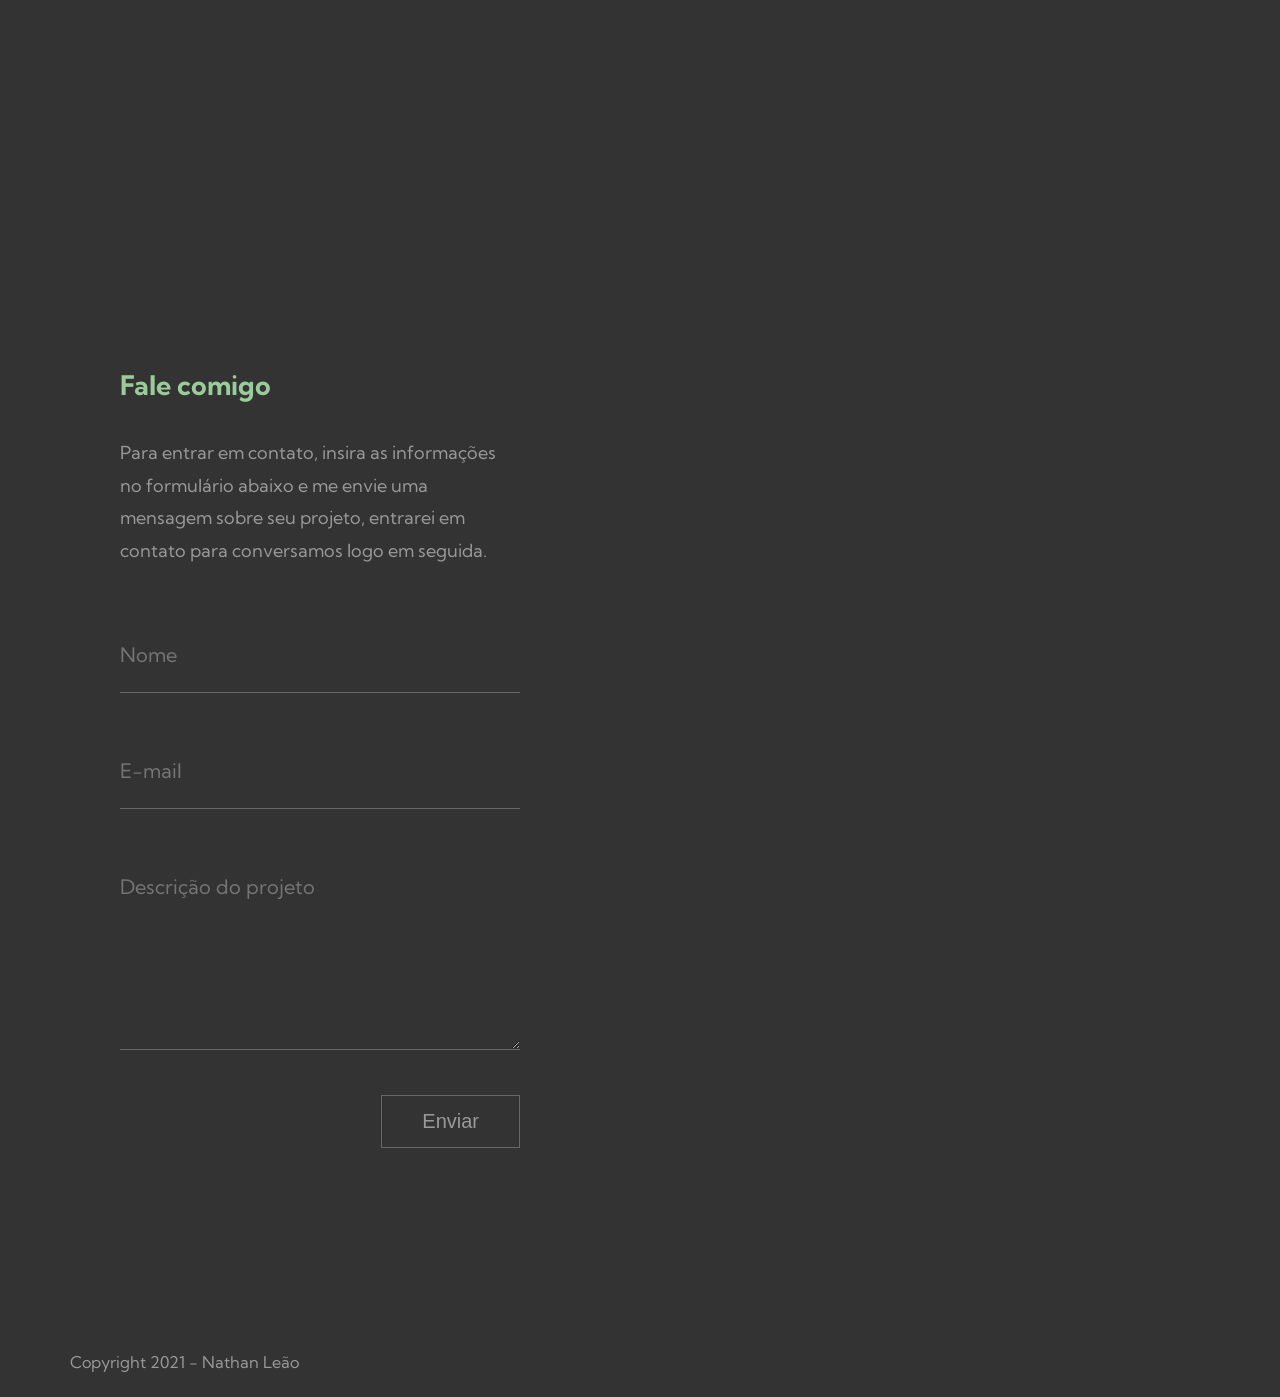
==== commit 8fd56e3b: "new-portfolio" ====
--- a/index.html
+++ b/index.html
@@ -1,85 +1,550 @@
 <!DOCTYPE html>
-<html lang="pt-br">
-    <head>
-        <meta charset="UTF-8"> 
-        <meta name="viewport" content="width=device-width, initial-scale=1.0">
-        <link href="https://unpkg.com/aos@2.3.1/dist/aos.css" rel="stylesheet">
-        <link rel="stylesheet" href="styles.css">
-        <title>Nathan Portifólio</title>
-
-    </head>
+<html lang="en">
+<head>
+    <meta charset="UTF-8">
+    <meta name="viewport" content="width=device-width, initial-scale=1.0">
+    <title>Nathan's Portfolio</title>
+    <link href="https://fonts.googleapis.com/css2?family=Kumbh+Sans&display=swap" rel="stylesheet"> <!-- https://fonts.google.com/specimen/Kumbh+Sans -->
+    <link rel="stylesheet" href="fontawesome/css/all.min.css">  <!-- https://fontawesome.com/-->  
+    <link rel="stylesheet" href="css/magnific-popup.css">       <!-- https://dimsemenov.com/plugins/magnific-popup/ -->
+    <link rel="stylesheet" href="css/tooplate-vertex.css">
+
+
+</head>
 <body>
-    <header>
-        <nav>
-            <ul>
-                <li><a href="index.html">Início</a></li>
-                <li><a href="projects.html">Projetos</a></li>
-                <li><a href="fale-comigo.html">Fale comigo</a></li>
-            </ul>
-        </nav>
-        <h1 class="titlein fade-in-custom1">OLÁ,</h1>
-        <h1 class="titleout fade-in-custom2">PRECISA DE UM DESENVOLVEDOR?</h1>
-        <a href="fale-comigo.html" class="bottom fadin3">Clique aqui</a>
-        <h3 class="rotate">I MAKE THINGS</h3>
-    </header>
-
-<section class="parallax">
-    <ul>
-        <li data-aos="zoom-out-left" data-aos-delay="0" data-aos-duration="800">Freelance Web Developments</li>
-        <li data-aos="zoom-out-left" data-aos-delay="100" data-aos-duration="800">Edições de vídeo</li>
-        <li data-aos="zoom-out-left" data-aos-delay="200" data-aos-duration="800">Ilustrações</li>
-        <li data-aos="zoom-out-left" data-aos-delay="300" data-aos-duration="800">Drink Coffee</li>
-
-    </ul>
-</section>
-
-<section>
-    <h3 class="recent-work-title">Trabalhos recentes</h3>
-    <hr>
-    <div class="recent-work">
-        <div class="recent-work-info move-right">
-
-                <h4 data-aos="zoom-out-left" data-aos-delay="0" data-aos-duration="800">Portifólio responsivo</h4>
-                <p>Website responsivo e eficiente para alocar suas produções artísticas</p>
-                <p>Multidispositivos</p>
-                <p>HTML, CSS e JS </p>
-                <hr>
-                <a href="https://sinapsideo.netlify.app">Visite o exemplo</a>
-
+    <!-- Page Loader -->
+    <div id="loader-wrapper">
+        <div id="loader"></div>
+
+        <div class="loader-section section-left"></div>
+        <div class="loader-section section-right"></div>
+
+    </div>
+
+    <!-- Site logo -->
+    <h1 class="tm-brand"> N    
+    </h1>
+
+    <!-- Nav -->
+    <nav class="tm-nav">
+        <button class="navbar-toggler" type="button" aria-label="Toggle navigation">
+            <i class="fas fa-bars"></i>
+        </button>
+        <ul id="tm-main-nav">
+            <li class="nav-item">                                
+                <a href="#intro" class="nav-link current">
+                    Introdução
+                </a>
+            </li>
+            <li class="nav-item">
+                <a href="#services" class="nav-link">
+                    Serviços
+                </a>
+            </li>
+            <li class="nav-item">
+                <a href="#gallery" class="nav-link">
+                    Projetos
+                </a>
+            </li>
+            <li class="nav-item">
+                <a href="#about" class="nav-link">
+                    Sobre
+                </a>
+            </li>
+            <li class="nav-item">
+                <a href="#contact" class="nav-link">
+                    Contato
+                </a>
+            </li>
+        </ul>
+    </nav>
+
+    <!-- Content -->
+    <main>
+        <div id="intro" class="tm-section">
+            <!-- Intro left -->
+            <div class="tm-section-col tm-content">
+                <h2 class="tm-text-primary">Nathan</h2>
+                <p>Olá, eu me chamo Nathan e tenho  <strong>22</strong> anos. Sou um estudante de Medicina
+					que tenta conciliar o Hobby de Web Development com a faculdade, seja muito bem-vindx ao meu portifólio. 
+                </p>
+                <p>
+                    Você pode me contatar nas mídias sociais abaixo, ou através do e-mail por <a href="#contact">aqui</a>.
+                </p>
+                <div class="tm-text-right">
+                    <a href="#gallery" class="tm-btn tm-btn-next">Próximo</a>
+                </div>                
+                <hr class="tm-hr tm-ml tm-sm-mt-30">
+                <div class="tm-row">
+                    <div class="tm-col">
+                        <div class="tm-text-center tm-my-50">
+                            <a href="//instagram.com/nathan.llz" target="_blank"><img src="img/insta.png" height="50px"></a>
+                        </div>                        
+                        <p>
+							If you can't give me poetry, can't you give me poetical science?  <br>― Ada Lovelace
+                        </p>
+                    </div>
+                    <div class="tm-col">
+                        <div class="tm-text-center tm-my-50">
+							<a href="//github.com/sinapsideo" target="_blank"><img src="img/git.png" height="50px"></a>
+                        </div>                        
+                        <p>
+                           Insight into universal nature provides an intellectual delight and sense of freedom that no blows of fate and no evil can destroy.
+							<br>― Alexander von Humboldt
+                        </p>
+                    </div>
+                </div>                
             </div>
-        <div class="recent-work-image">
-            <img src="Images/exe1.jpg" alt="exemplo site portifólio">
+            
+            <!-- Intro right -->
+            <div class="tm-section-col tm-parallax" data-parallax="scroll" data-image-src="img/earth-11014_1920.jpg"></div>
+        </div> <!-- #intro -->
+
+        <div id="services" class="tm-section">
+            <!-- Services left -->
+            <div class="tm-section-col tm-content">
+                <h2 class="tm-text-primary">Meu serviço</h2>
+                <p>Credit goes to <strong>Pexels website</strong> for background images and Unsplash website for gallery images used in this Vertex HTML template. Vestibulum quis ultrices ipsum, tempor cursus odio. Donec et nisl sit amet mauris consequat sodales. 
+                </p>
+                <p>
+                    Morbi a sapien vitae nunc mollis efficitur quis eu purus. Donec nec orci pharetra, ullamcorper orci eu, gravida dolor. Morbi at rutrum nibh. Sed a erat vitae ipsum mollis tincidunt sed nec orci.
+                </p>
+                <div class="tm-text-right">
+                    <a href="#gallery" class="tm-btn tm-btn-next">Next page</a>
+                </div>                
+                <hr class="tm-hr tm-ml tm-sm-mt-30">
+                <div class="tm-row">
+                    <div class="tm-col">
+                        <div class="tm-text-center tm-my-50">
+                            <i class="fas fa-street-view fa-3x"></i>
+                        </div>                        
+                        <p>
+                            Fusce mi sapien, faucibus ut tortor a, tempus laoreet magna. Nulla felis ipsum, lobortis eu efficitur eget, malesuada id lacus.
+                        </p>
+                    </div>
+                    <div class="tm-col">
+                        <div class="tm-text-center tm-my-50">
+                            <i class="fas fa-bullseye fa-3x"></i>
+                        </div>                        
+                        <p>
+                            Nullam pellentesque accumsan hendrerit. Class aptent taciti sociosqu ad litora torquent per conubia nostra, per inceptos himenaeos.
+                        </p>
+                    </div>
+                </div>                
+            </div>
+            
+            <!-- Services right -->
+            <div class="tm-section-col tm-parallax" data-parallax="scroll" data-image-src="img/galaxy-11098.jpg"></div>
+        </div> <!-- #services -->
+
+        <div id="gallery" class="tm-content tm-content-small-top">
+            <div class="tm-gallery-container">
+                <h2 class="tm-text-primary tm-text-right tm-gallery-header">Meus projetos</h2> 
+                <div class="tm-gallery tm-mb-80">
+                    <figure class="effect-goliath tm-gallery-item">
+                        <img src="img/gallery/tn/img-01.jpg" alt="Image"/>
+                        <figcaption>
+                            <h2>Number One</h2>
+                            <p>Best Template Site</p>
+                            <a href="img/gallery/img-01.jpg">View more</a>
+                        </figcaption>			
+                    </figure>
+                    <figure class="effect-goliath tm-gallery-item">
+                        <img src="img/gallery/tn/img-02.jpg" alt="Image"/>
+                        <figcaption>
+                            <h2>Number 2</h2>
+                            <p>Tooplate HTML CSS</p>
+                            <a href="img/gallery/img-02.jpg">View more</a>
+                        </figcaption>			
+                    </figure>
+                    <figure class="effect-goliath tm-gallery-item">
+                        <img src="img/gallery/tn/img-03.jpg" alt="Image"/>
+                        <figcaption>
+                            <h2>Number 3</h2>
+                            <p>Free Template</p>
+                            <a href="img/gallery/img-03.jpg">View more</a>
+                        </figcaption>			
+                    </figure>
+                    <figure class="effect-goliath tm-gallery-item">
+                        <img src="img/gallery/tn/img-04.jpg" alt="Image"/>
+                        <figcaption>
+                            <h2>Number 4</h2>
+                            <p>Free Download</p>
+                            <a href="img/gallery/img-04.jpg">View more</a>
+                        </figcaption>			
+                    </figure>
+                    <figure class="effect-goliath tm-gallery-item">
+                        <img src="img/gallery/tn/img-05.jpg" alt="Image"/>
+                        <figcaption>
+                            <h2>Number 5</h2>
+                            <p>Mobile Ready</p>
+                            <a href="img/gallery/img-05.jpg">View more</a>
+                        </figcaption>			
+                    </figure>
+                    <figure class="effect-goliath tm-gallery-item">
+                        <img src="img/gallery/tn/img-06.jpg" alt="Image"/>
+                        <figcaption>
+                            <h2>Number 6</h2>
+                            <p>Responsive Design</p>
+                            <a href="img/gallery/img-06.jpg">View more</a>
+                        </figcaption>			
+                    </figure>
+                    <figure class="effect-goliath tm-gallery-item">
+                        <img src="img/gallery/tn/img-07.jpg" alt="Image"/>
+                        <figcaption>
+                            <h2>Number 7</h2>
+                            <p>Custom HTML CSS</p>
+                            <a href="img/gallery/img-07.jpg">View more</a>
+                        </figcaption>			
+                    </figure>
+                    <figure class="effect-goliath tm-gallery-item">
+                        <img src="img/gallery/tn/img-08.jpg" alt="Image"/>
+                        <figcaption>
+                            <h2>Number 8</h2>
+                            <p>Template for you</p>
+                            <a href="img/gallery/img-08.jpg">View more</a>
+                        </figcaption>			
+                    </figure>
+                    <figure class="effect-goliath tm-gallery-item">
+                        <img src="img/gallery/tn/img-09.jpg" alt="Image"/>
+                        <figcaption>
+                            <h2>Number 9</h2>
+                            <p>Get it FREE</p>
+                            <a href="img/gallery/img-09.jpg">View more</a>
+                        </figcaption>			
+                    </figure>
+                    <figure class="effect-goliath tm-gallery-item">
+                        <img src="img/gallery/tn/img-10.jpg" alt="Image"/>
+                        <figcaption>
+                            <h2>Number 10</h2>
+                            <p>Tell your friends</p>
+                            <a href="img/gallery/img-10.jpg">View more</a>
+                        </figcaption>			
+                    </figure>
+                    <figure class="effect-goliath tm-gallery-item">
+                        <img src="img/gallery/tn/img-11.jpg" alt="Image"/>
+                        <figcaption>
+                            <h2>Picture 11</h2>
+                            <p>Aliquam lacinia</p>
+                            <a href="img/gallery/img-11.jpg">View more</a>
+                        </figcaption>			
+                    </figure>
+                    <figure class="effect-goliath tm-gallery-item">
+                        <img src="img/gallery/tn/img-12.jpg" alt="Image"/>
+                        <figcaption>
+                            <h2>Item 12</h2>
+                            <p>Aliquam lacinia</p>
+                            <a href="img/gallery/img-12.jpg">View more</a>
+                        </figcaption>			
+                    </figure>
+                    <figure class="effect-goliath tm-gallery-item">
+                        <img src="img/gallery/tn/img-13.jpg" alt="Image"/>
+                        <figcaption>
+                            <h2>Number 13</h2>
+                            <p>Aliquam lacinia</p>
+                            <a href="img/gallery/img-13.jpg">View more</a>
+                        </figcaption>			
+                    </figure>
+                    <figure class="effect-goliath tm-gallery-item">
+                        <img src="img/gallery/tn/img-14.jpg" alt="Image"/>
+                        <figcaption>
+                            <h2>Picture 14</h2>
+                            <p>Aliquam lacinia</p>
+                            <a href="img/gallery/img-14.jpg">View more</a>
+                        </figcaption>			
+                    </figure>
+                    <figure class="effect-goliath tm-gallery-item">
+                        <img src="img/gallery/tn/img-15.jpg" alt="Image"/>
+                        <figcaption>
+                            <h2>Pic 15</h2>
+                            <p>Aliquam lacinia</p>
+                            <a href="img/gallery/img-15.jpg">View more</a>
+                        </figcaption>			
+                    </figure>
+                    <figure class="effect-goliath tm-gallery-item">
+                        <img src="img/gallery/tn/img-16.jpg" alt="Image"/>
+                        <figcaption>
+                            <h2>Pic 16</h2>
+                            <p>Aliquam lacinia</p>
+                            <a href="img/gallery/img-16.jpg">View more</a>
+                        </figcaption>			
+                    </figure>
+                    <figure class="effect-goliath tm-gallery-item">
+                        <img src="img/gallery/tn/img-17.jpg" alt="Image"/>
+                        <figcaption>
+                            <h2>Number 17</h2>
+                            <p>Aliquam lacinia</p>
+                            <a href="img/gallery/img-17.jpg">View more</a>
+                        </figcaption>			
+                    </figure>
+                    <figure class="effect-goliath tm-gallery-item">
+                        <img src="img/gallery/tn/img-18.jpg" alt="Image"/>
+                        <figcaption>
+                            <h2>Pic 18</h2>
+                            <p>Aliquam lacinia</p>
+                            <a href="img/gallery/img-18.jpg">View more</a>
+                        </figcaption>			
+                    </figure>
+                    <figure class="effect-goliath tm-gallery-item">
+                        <img src="img/gallery/tn/img-19.jpg" alt="Image"/>
+                        <figcaption>
+                            <h2>Pic 19</h2>
+                            <p>Aliquam lacinia</p>
+                            <a href="img/gallery/img-19.jpg">View more</a>
+                        </figcaption>			
+                    </figure>
+                    <figure class="effect-goliath tm-gallery-item">
+                        <img src="img/gallery/tn/img-20.jpg" alt="Image"/>
+                        <figcaption>
+                            <h2>Number 20</h2>
+                            <p>Aliquam lacinia</p>
+                            <a href="img/gallery/img-20.jpg">View more</a>
+                        </figcaption>			
+                    </figure>
+                    <figure class="effect-goliath tm-gallery-item">
+                        <img src="img/gallery/tn/img-21.jpg" alt="Image"/>
+                        <figcaption>
+                            <h2>Pic 21</h2>
+                            <p>Aliquam lacinia</p>
+                            <a href="img/gallery/img-21.jpg">View more</a>
+                        </figcaption>			
+                    </figure>
+                    <figure class="effect-goliath tm-gallery-item">
+                        <img src="img/gallery/tn/img-22.jpg" alt="Image"/>
+                        <figcaption>
+                            <h2>Pic 22</h2>
+                            <p>Aliquam lacinia</p>
+                            <a href="img/gallery/img-22.jpg">View more</a>
+                        </figcaption>			
+                    </figure>
+                    <figure class="effect-goliath tm-gallery-item">
+                        <img src="img/gallery/tn/img-23.jpg" alt="Image"/>
+                        <figcaption>
+                            <h2>Pic 23</h2>
+                            <p>Aliquam lacinia</p>
+                            <a href="img/gallery/img-23.jpg">View more</a>
+                        </figcaption>			
+                    </figure>
+                    <figure class="effect-goliath tm-gallery-item">
+                        <img src="img/gallery/tn/img-24.jpg" alt="Image"/>
+                        <figcaption>
+                            <h2>Number 24</h2>
+                            <p>Web Design 2021</p>
+                            <a href="img/gallery/img-24.jpg">View more</a>
+                        </figcaption>			
+                    </figure>
+                    <figure class="effect-goliath tm-gallery-item">
+                        <img src="img/gallery/tn/img-25.jpg" alt="Image"/>
+                        <figcaption>
+                            <h2>Number 25</h2>
+                            <p>Website Design</p>
+                            <a href="img/gallery/img-25.jpg">View more</a>
+                        </figcaption>			
+                    </figure>
+                    <figure class="effect-goliath tm-gallery-item">
+                        <img src="img/gallery/tn/img-05.jpg" alt="Image"/>
+                        <figcaption>
+                            <h2>Number 26</h2>
+                            <p>HTML CSS Layout</p>
+                            <a href="img/gallery/img-05.jpg">View more</a>
+                        </figcaption>			
+                    </figure>
+                    <figure class="effect-goliath tm-gallery-item">
+                        <img src="img/gallery/tn/img-04.jpg" alt="Image"/>
+                        <figcaption>
+                            <h2>Number 27</h2>
+                            <p>Aliquam lacinia</p>
+                            <a href="img/gallery/img-04.jpg">View more</a>
+                        </figcaption>			
+                    </figure>
+                    <figure class="effect-goliath tm-gallery-item">
+                        <img src="img/gallery/tn/img-03.jpg" alt="Image"/>
+                        <figcaption>
+                            <h2>Number 28</h2>
+                            <p>Aliquam lacinia</p>
+                            <a href="img/gallery/img-03.jpg">View more</a>
+                        </figcaption>			
+                    </figure>
+                    <figure class="effect-goliath tm-gallery-item">
+                        <img src="img/gallery/tn/img-02.jpg" alt="Image"/>
+                        <figcaption>
+                            <h2>Number 29</h2>
+                            <p>Aliquam lacinia</p>
+                            <a href="img/gallery/img-02.jpg">View more</a>
+                        </figcaption>			
+                    </figure>
+                    <figure class="effect-goliath tm-gallery-item">
+                        <img src="img/gallery/tn/img-01.jpg" alt="Image"/>
+                        <figcaption>
+                            <h2>Number 30</h2>
+                            <p>Aliquam lacinia</p>
+                            <a href="img/gallery/img-01.jpg">View more</a>
+                        </figcaption>			
+                    </figure>
+                </div>
+                <div class="tm-paging tm-mb-130"></div>
+            </div>
         </div>
-    </div>
-
-    <div class="recent-work">
-        <div class="recent-work-info">
-            <h4 data-aos="zoom-out-right" data-aos-delay="0" data-aos-duration="800">Ilustrações simples</h4>
-            <hr>
-            <p>Adobe Illustrator</p>
-        </div>
-        <div class="recent-work-image">
-            <img src="Images/ex2.png" alt="desenho de gato no illustrator">
-        </div>
-    </div>
-</section>
-
-<section id="contact">
-    <div class="contact-info">
-        <p class="contact-heading">Não perca <br>tempo</p>
-        <p class="contact-text">Precisa de algum desses serviços? <br>Vamos conversar!</p>
-        <p class="contact-text" data-aos="zoom-out-right" data-aos-delay="0" data-aos-duration="800">nathanluiz@discente.ufg.br</p>
-    </div>
-    <h3 class="rotate">CONTATO</h3>
-</section>
-
-
-<script src="https://unpkg.com/aos@2.3.1/dist/aos.js"></script>
-<script>
-    AOS.init();
-</script>
+
+        <div id="about" class="tm-section">
+            <!-- About left -->
+            <div class="tm-section-col tm-content tm-content-small">
+                <h2 class="tm-text-primary">Sobre</h2>
+                <p>
+                    You can find more free templates on Too CSS collections. Please visit Too CSS website to see a great list of HTML CSS templates. Simply type it in Google search.
+                </p>
+                <p>
+                    You may help us by spreading a word about our website or make a small contribution by contacting Tooplate directly. That will be very helpful for us. Thank you.
+                </p>
+                <hr class="tm-hr tm-mb-50">                
+                <p class="tm-mb-50">
+                    Quisque luctus feugiat dui eget malesuada. Donec rutrum, nibh vel lobortis placerat, leo enim feugiat arcu, ornare imperdiet urna sem vitae tellus.
+                </p>
+                <div class="tm-text-right tm-mb-130">
+                    <a href="#contact" class="tm-btn tm-btn-next">Contact Us</a>
+                </div>                
+            </div>
+            
+            <!-- About right -->
+            <div class="tm-section-col tm-parallax" data-parallax="scroll" data-image-src="img/shell-219665.jpg"></div>
+        </div> <!-- #about -->
+
+        <div id="contact" class="tm-section">
+            <!-- Contact left -->
+            <div class="tm-section-col tm-content tm-content-small">
+                <h2 class="tm-text-primary">Fale comigo</h2>
+                <p>
+                    Para entrar em contato, insira as informações no formulário abaixo e me envie uma mensagem sobre seu projeto, entrarei em contato para conversamos logo em seguida.
+                </p> 
+                <form id="contact-form" action="" method="POST" class="tm-contact-form tm-mb-200">
+                    <div class="form-group">
+                        <input type="text" name="name" class="form-control rounded-0" placeholder="Nome" required />
+                    </div>
+                    <div class="form-group">
+                        <input type="email" name="email" class="form-control rounded-0" placeholder="E-mail" required />
+                    </div>
+                    <div class="form-group">
+                        <textarea rows="6" name="message" class="form-control rounded-0" placeholder="Descrição do projeto" required=></textarea>
+                    </div>
+
+                    <div class="form-group tm-text-right">
+                        <button type="submit" class="tm-btn">Enviar</button>
+                    </div>
+                </form>
+                <footer class="tm-copyright tm-text-small">
+                    Copyright 2021 - Nathan Leão 
+                    
+                    
+                </footer>              
+            </div>
+            
+            <!-- Contact right -->
+            <div class="tm-section-col tm-parallax tm-relative" data-parallax="scroll" data-image-src="img/astronauts-leaving-the-science-.jpg">
+            </div>
+        </div> <!-- #contact -->
+    </main>
+
+    <script src="js/plugins.js"></script>
+    <script>
+        $(window).on("load", function() {
+            $('body').addClass('loaded');
+        });
+
+        $(function(){
+            
+            /*************** Navigation *****************/
+
+            const tmMainNav = $("#tm-main-nav");
+
+            tmMainNav.singlePageNav({
+                filter: ':not(.external)'
+            });
+
+            $('.navbar-toggler').click(function(e) {
+                e.stopPropagation();
+                tmMainNav.toggleClass('show');
+            });
+
+            $("html").click(function(e) {
+                $("#tm-main-nav").removeClass("show");
+            });
+
+            /****************** Smooth Scrolling *****************/
+
+            $(".tm-btn-next").on('click', function(event) {
+                if (this.hash !== "") {
+                    event.preventDefault();
+                    var hash = this.hash;
+
+                    $('html, body').animate({
+                        scrollTop: $(hash).offset().top
+                    }, 800, function(){
+                        // window.location.hash = hash;
+                    });
+                }
+            });
+
+            $('.tm-brand-icon').on('click', function(event) {
+                $('html, body').animate({
+                        scrollTop: $('#intro').offset().top
+                    }, 800);
+            });
+
+            /****************** Gallery ******************/
+
+            const galleryItems = document.querySelector(".tm-gallery").children;
+            const itemsPerPage = 10;
+            const totalPages = Math.ceil(galleryItems.length / itemsPerPage);
+            const pageAttribute = 'data-page';
+
+            function setPagination(currentPage) {
+                for(let i = 1; i <= totalPages; i++) {
+                    var $pager = '';
+                    
+                    if(currentPage == i) {
+                        $pager = $('<a href="javascript:void(0);" class="active tm-paging-link" '+pageAttribute+'="'+i+'"></a>');
+                    } else {
+                        $pager = $('<a href="javascript:void(0);" class="tm-paging-link" '+pageAttribute+'="'+i+'"></a>');
+                    }
+
+                    $pager.html(i);
+
+                    $pager.click(function(){ 
+                        $('.tm-paging-link').removeClass("active");
+                        $(this).addClass('active');
+                        var page = $(this).eq(0).attr(pageAttribute);
+                        showItems(page);
+                    });
+
+                    $pager.appendTo($('.tm-paging'));
+                }
+            }
+
+            function showItems(currentPage) {
+                for(let i = 0; i < galleryItems.length; i++) {
+                    galleryItems[i].classList.remove("show");
+                    galleryItems[i].classList.add("hide");
+
+                    if(i >= (currentPage * itemsPerPage) - itemsPerPage && i < currentPage * itemsPerPage) {
+                        galleryItems[i].classList.remove("hide");
+                        galleryItems[i].classList.add("show");
+                    }
+                }
+            }
+
+            setPagination(1);
+            showItems(1);
+
+            /****************** Magnific Popup ***********/
+
+            $('.tm-gallery').magnificPopup({
+                delegate: 'a',
+                type: 'image',
+                gallery: {
+                    enabled: true
+                }
+            });
+        });
+    </script>
 </body>
-
-
-
-</html>
+</html>
--- a/css/tooplate-vertex.css
+++ b/css/tooplate-vertex.css
@@ -0,0 +1,679 @@
+/*
+
+Tooplate 2124 Vertex
+
+https://www.tooplate.com/view/2124-vertex
+
+*/
+
+/* Loader 
+https://ihatetomatoes.net/create-custom-preloading-screen/
+*/
+#loader-wrapper {
+    position: fixed;
+    top: 0;
+    left: 0;
+    width: 100%;
+    height: 100%;
+    z-index: 1001;
+}
+#loader {
+    display: block;
+    position: relative;
+    left: 50%;
+    top: 50%;
+    width: 150px;
+    height: 150px;
+    margin: -75px 0 0 -75px;
+    border-radius: 50%;
+    border: 3px solid transparent;
+    border-top-color: #3498db;
+
+    -webkit-animation: spin 2s linear infinite; /* Chrome, Opera 15+, Safari 5+ */
+    animation: spin 2s linear infinite; /* Chrome, Firefox 16+, IE 10+, Opera */
+
+    z-index: 1002;
+}
+
+    #loader:before {
+        content: "";
+        position: absolute;
+        top: 5px;
+        left: 5px;
+        right: 5px;
+        bottom: 5px;
+        border-radius: 50%;
+        border: 3px solid transparent;
+        border-top-color: #e74c3c;
+
+        -webkit-animation: spin 3s linear infinite; /* Chrome, Opera 15+, Safari 5+ */
+        animation: spin 3s linear infinite; /* Chrome, Firefox 16+, IE 10+, Opera */
+    }
+
+    #loader:after {
+        content: "";
+        position: absolute;
+        top: 15px;
+        left: 15px;
+        right: 15px;
+        bottom: 15px;
+        border-radius: 50%;
+        border: 3px solid transparent;
+        border-top-color: #f9c922;
+
+        -webkit-animation: spin 1.5s linear infinite; /* Chrome, Opera 15+, Safari 5+ */
+          animation: spin 1.5s linear infinite; /* Chrome, Firefox 16+, IE 10+, Opera */
+    }
+
+    @-webkit-keyframes spin {
+        0%   { 
+            -webkit-transform: rotate(0deg);  /* Chrome, Opera 15+, Safari 3.1+ */
+            -ms-transform: rotate(0deg);  /* IE 9 */
+            transform: rotate(0deg);  /* Firefox 16+, IE 10+, Opera */
+        }
+        100% {
+            -webkit-transform: rotate(360deg);  /* Chrome, Opera 15+, Safari 3.1+ */
+            -ms-transform: rotate(360deg);  /* IE 9 */
+            transform: rotate(360deg);  /* Firefox 16+, IE 10+, Opera */
+        }
+    }
+    @keyframes spin {
+        0%   { 
+            -webkit-transform: rotate(0deg);  /* Chrome, Opera 15+, Safari 3.1+ */
+            -ms-transform: rotate(0deg);  /* IE 9 */
+            transform: rotate(0deg);  /* Firefox 16+, IE 10+, Opera */
+        }
+        100% {
+            -webkit-transform: rotate(360deg);  /* Chrome, Opera 15+, Safari 3.1+ */
+            -ms-transform: rotate(360deg);  /* IE 9 */
+            transform: rotate(360deg);  /* Firefox 16+, IE 10+, Opera */
+        }
+    }
+
+    #loader-wrapper .loader-section {
+        position: fixed;
+        top: 0;
+        width: 51%;
+        height: 100%;
+        background: #222222;
+        z-index: 1001;
+        -webkit-transform: translateX(0);  /* Chrome, Opera 15+, Safari 3.1+ */
+        -ms-transform: translateX(0);  /* IE 9 */
+        transform: translateX(0);  /* Firefox 16+, IE 10+, Opera */
+    }
+
+    #loader-wrapper .loader-section.section-left {
+        left: 0;
+    }
+
+    #loader-wrapper .loader-section.section-right {
+        right: 0;
+    }
+
+    /* Loaded */
+    .loaded #loader-wrapper .loader-section.section-left {
+        -webkit-transform: translateX(-100%);  /* Chrome, Opera 15+, Safari 3.1+ */
+            -ms-transform: translateX(-100%);  /* IE 9 */
+                transform: translateX(-100%);  /* Firefox 16+, IE 10+, Opera */
+
+        -webkit-transition: all 0.7s 0.3s cubic-bezier(0.645, 0.045, 0.355, 1.000);  
+                transition: all 0.7s 0.3s cubic-bezier(0.645, 0.045, 0.355, 1.000);
+    }
+
+    .loaded #loader-wrapper .loader-section.section-right {
+        -webkit-transform: translateX(100%);  /* Chrome, Opera 15+, Safari 3.1+ */
+            -ms-transform: translateX(100%);  /* IE 9 */
+                transform: translateX(100%);  /* Firefox 16+, IE 10+, Opera */
+
+-webkit-transition: all 0.7s 0.3s cubic-bezier(0.645, 0.045, 0.355, 1.000);  
+        transition: all 0.7s 0.3s cubic-bezier(0.645, 0.045, 0.355, 1.000);
+    }
+    
+    .loaded #loader {
+        opacity: 0;
+        -webkit-transition: all 0.3s ease-out;  
+                transition: all 0.3s ease-out;
+    }
+    .loaded #loader-wrapper {
+        visibility: hidden;
+
+        -webkit-transform: translateY(-100%);  /* Chrome, Opera 15+, Safari 3.1+ */
+            -ms-transform: translateY(-100%);  /* IE 9 */
+                transform: translateY(-100%);  /* Firefox 16+, IE 10+, Opera */
+
+        -webkit-transition: all 0.3s 1s ease-out;  
+                transition: all 0.3s 1s ease-out;
+    }
+
+/* General */
+
+* {  box-sizing: border-box; }
+html, body { overflow-x: hidden; }
+body { 
+    font-family: 'Kumbh Sans', sans-serif;
+    font-size: 18px;
+    background-color: #333;
+    color: #999;
+    margin: 0;
+}
+a { color: #fff; text-decoration: none; }
+a:hover {  color: #9C9; }
+button { cursor: pointer; }
+a, button { transition: all 0.3s ease; }
+ul {
+    margin: 0;
+    padding: 0;
+}
+
+h2 {
+    line-height: 1.6;
+    margin-top: 0;
+    margin-bottom: 30px;
+}
+
+p {
+    line-height: 1.8;
+    margin-bottom: 50px;
+}
+
+span, footer {  line-height: 1.8; }
+
+.tm-btn {
+    display: inline-block;
+    border: 1px solid #666;
+    background-color: transparent;
+    color: #999;
+    padding: 14px 40px;
+    font-size: 20px;
+}
+
+.tm-btn:hover {
+    color: #99CC99;
+    border-color: #99CC99;
+}
+
+.tm-text-small { font-size: 0.9em; }
+.tm-text-center { text-align: center; }
+.tm-text-right { text-align: right; }
+.tm-text-primary { color: #99CC99; }
+.tm-text-secondary { color: #9999CC; }
+.tm-text-link { color: #999; }
+.tm-text-link:hover { color: #99CC99; }
+.tm-relative { position: relative; }
+
+.tm-hr {
+    border-color: #555;
+    max-width: 340px;
+    width: 100%;    
+}
+
+.tm-mr {
+    margin-right: 0;
+    margin-left: auto;
+}
+
+.tm-ml {
+    margin-left: 0;
+    margin-right: auto;
+}
+
+.tm-my-50 {
+    margin-top: 50px;
+    margin-bottom: 50px;
+}
+.tm-mb-20 { margin-bottom: 20px; }
+.tm-mb-50 { margin-bottom: 50px; }
+.tm-mb-80 { margin-bottom: 80px; }
+.tm-mb-130 { margin-bottom: 130px; }
+.tm-mb-200 { margin-bottom: 200px; }
+
+/* Layout */
+.tm-section { display: flex; }
+
+.tm-section-col {
+    flex: 0 0 50%;
+    width: 50%;
+}
+
+.tm-content {
+    padding: 180px 60px 70px 100px;
+    box-sizing: border-box;
+}
+
+.tm-content-small { padding: 190px 120px 70px; }
+.tm-content-small-top { padding-top: 130px; }
+
+.tm-row {
+    display: flex;
+    margin-left: -25px;
+    margin-left: -25px;
+}
+
+.tm-col {
+    flex: 0 0 50%;
+    width: 50%;
+    padding: 25px;
+    box-sizing: border-box;
+}
+
+.tm-col p {
+	text-align: justify;
+	
+}
+/* Brand */
+.tm-brand {
+    position: fixed;
+	font-size: 150px;
+    bottom: 80px;
+    right: 70px;
+    width: 300px;
+    height: 240px;
+    margin-top: 0;
+    margin-bottom: 0;
+    background-color: none;
+    color: whitesmoke;
+    display: flex;
+    align-items: center;
+    justify-content: center;
+    flex-direction: column;
+	border-top-left-radius: 40%;
+	border-bottom-right-radius: 40%;
+}
+
+.tm-brand-icon { margin-bottom: 25px; }
+.tm-brand-text { font-size: 32px; }
+
+/* Nav */
+.navbar-toggler { display: none; }
+
+.tm-nav {
+    position: fixed;
+    top: 0;
+    left: -1px;
+    width: 50%;
+    z-index: 1000;  
+}
+
+.tm-nav ul {
+    background-color: #444;
+    display: flex;
+    justify-content: space-around;
+}
+
+.nav-item { list-style: none; }
+
+.nav-link {
+    color: #999;
+    padding-top: 40px;
+    padding-bottom: 40px;
+    display: block;
+    font-size: 20px;
+}
+
+.nav-link:hover,
+.nav-link.current {
+    color: #99CC99;
+}
+
+/* Introduction */
+.tm-media {
+    display: flex;
+    align-items: flex-start;
+    margin-bottom: 70px;
+}
+
+.tm-media img {
+    width: 200px;
+    height: 200px;
+}
+
+.tm-media-body {  padding-left: 30px; }
+
+.tm-media-span {
+    margin-bottom: 15px;
+    display: block;
+    text-align: right;
+}
+
+/* Gallery */
+
+.tm-gallery-container {
+    max-width: 1400px;
+    margin-left: auto;
+    margin-right: auto;
+}
+
+.tm-gallery-header {
+    margin-left: 15px;
+    margin-right: 15px;
+}
+
+.tm-gallery {
+	position: relative;
+	list-style: none;
+	text-align: center;
+    overflow: hidden;
+    display: flex;
+    flex-wrap: wrap;
+    align-items: center;
+    justify-content: center;
+}
+
+.tm-gallery figure {
+	position: relative;
+	z-index: 50;
+	/* float: left; */
+	overflow: hidden;
+	margin: 15px;
+	min-width: 200px;
+	max-width: 250px;
+	max-height: 250px;
+	width: 25%;
+	text-align: center;
+	cursor: pointer;
+}
+
+.tm-gallery figure img {
+	position: relative;
+	display: block;
+	min-height: 100%;
+	max-width: 100%;
+	opacity: 0.8;
+}
+
+.tm-gallery figure figcaption {
+	padding: 1em;
+	color: #fff;
+	text-transform: uppercase;
+	font-size: 1em;
+	-webkit-backface-visibility: hidden;
+	backface-visibility: hidden;
+}
+
+.tm-gallery figure figcaption::before,
+.tm-gallery figure figcaption::after {
+	pointer-events: none;
+}
+
+.tm-gallery figure figcaption,
+.tm-gallery figure figcaption > a {
+	position: absolute;
+	top: 0;
+	left: 0;
+	width: 100%;
+    height: 100%;
+    box-sizing: border-box;
+}
+
+/* Anchor will cover the whole item by default */
+/* For some effects it will show as a button */
+.tm-gallery figure figcaption > a {
+	z-index: 1000;
+	text-indent: 200%;
+	white-space: nowrap;
+	font-size: 0;
+	opacity: 0;
+}
+
+.tm-gallery figure h2 {
+	word-spacing: -0.15em;
+	font-weight: 300;
+}
+
+.tm-gallery figure h2 span { font-weight: 800; }
+
+.tm-gallery figure h2,
+.tm-gallery figure p {
+	margin: 0;
+}
+
+.tm-gallery figure p {
+	letter-spacing: 1px;
+	font-size: 68.5%;
+}
+
+/*-----------------*/
+/***** Goliath *****/
+/*-----------------*/
+
+figure.effect-goliath {
+	background: #99cc99;
+}
+
+figure.effect-goliath img,
+figure.effect-goliath h2 {
+	-webkit-transition: -webkit-transform 0.35s;
+	transition: transform 0.35s;
+}
+
+figure.effect-goliath img {
+	-webkit-backface-visibility: hidden;
+	backface-visibility: hidden;
+}
+
+figure.effect-goliath h2,
+figure.effect-goliath p {
+	position: absolute;
+	bottom: 0;
+	left: 0;
+    padding: 30px 10px;
+    text-align: center;
+    width: 100%;
+}
+
+figure.effect-goliath p {
+	text-transform: none;
+	font-size: 90%;
+	opacity: 0;
+	-webkit-transition: opacity 0.35s, -webkit-transform 0.35s;
+	transition: opacity 0.35s, transform 0.35s;
+	-webkit-transform: translate3d(0,50px,0);
+	transform: translate3d(0,50px,0);
+}
+
+figure.effect-goliath:hover img {
+	-webkit-transform: translate3d(0,-80px,0);
+	transform: translate3d(0,-80px,0);
+}
+
+figure.effect-goliath:hover h2 {
+	-webkit-transform: translate3d(0,-100px,0);
+	transform: translate3d(0,-100px,0);
+}
+
+figure.effect-goliath:hover p {
+	opacity: 1;
+	-webkit-transform: translate3d(0,0,0);
+	transform: translate3d(0,0,0);
+}
+
+.tm-gallery .tm-gallery-item.hide{ display: none; }
+
+.tm-gallery .tm-gallery-item.show{
+	display: block;
+	animation: show .5s ease;
+}
+
+.tm-paging {
+    display: flex;
+    justify-content: center;
+}
+
+.tm-paging-link {
+    display: flex;
+    justify-content: center;
+    align-items: center;
+    width: 50px;
+    height: 50px;
+    color: #999;
+    background-color: #222;
+    margin: 7.5px;
+}
+
+.tm-paging-link:hover,
+.tm-paging-link.active {
+    background-color: #444444;
+}
+
+@keyframes show {
+    0% {
+    	opacity: 0;
+    	transform: scale(0.9);
+    }
+    100% {
+    	opacity: 1;
+    	transform: scale(1);
+    }
+}
+
+/* Contact */
+.tm-contact-form {
+    max-width: 400px;
+    margin-left: auto;
+    margin-right: auto;
+}
+.form-group { margin-bottom: 40px; }
+
+.form-control {
+    color: #999;
+    font-size: 20px;
+    font-family: 'Kumbh Sans', sans-serif;
+    padding: 25px 0;
+    width: 100%;
+    border: none;
+    border-bottom: 1px solid #666;
+    background: transparent;
+}
+
+.form-control:focus {
+    color: #999;
+    background: transparent;
+}
+
+.mapouter {
+    position: absolute;
+    top: 240px;
+    left: 0;
+}
+
+.tm-copyright {
+    margin-left: -50px;
+    margin-bottom: -50px;
+}
+
+@media (max-width: 1200px) {
+    .tm-nav { width: 0; }
+    .tm-nav ul {
+        position: relative;
+        left: -280px;
+        flex-direction: column;
+        padding-top: 15px;
+        padding-bottom: 15px;        
+        width: 280px;
+        transition: all 0.5s ease;
+    }
+
+    .tm-nav ul.show { left: 0; }
+
+    .nav-link {
+        text-align: center;
+        padding-top: 20px;
+        padding-bottom: 20px;
+    }
+
+    .navbar-toggler {
+        display: block;
+        width: 50px;
+        height: 45px;
+        font-size: 1.2rem;
+        background-color: #444444;
+        border: none;
+        color: #999999;
+        outline: none;
+    }
+
+    .navbar-toggler:hover { color: #99CC99; }
+
+    .tm-content {
+        padding-left: 20px;
+        padding-right: 20px;
+        padding: 50px 20px;
+    }
+
+    .tm-copyright { margin-left: 15px; }
+}
+
+@media (max-width: 992px) {
+    .tm-brand { 
+        position: static;
+        margin-left: auto;
+        margin-right: 0;
+    }
+
+    .tm-gallery figure { width: 33.33%; }
+
+    figcaption h2 { font-size: 1.4rem; }
+
+    .tm-section { flex-direction: column-reverse; }
+
+    .tm-section-col {
+        flex: 0 0 100%;
+        width: 100%;
+    }
+
+    .tm-parallax { min-height: 360px; }
+
+    #contact .tm-parallax {
+        margin-bottom: 425px;
+    }
+    
+    .mapouter {
+        top: 360px;
+        width: 100%;
+    }
+
+    .gmap-canvas { width: 100%; }
+
+    .tm-copyright {
+        margin-bottom: 0;
+        padding: 30px;
+    }
+}
+
+@media (max-width: 600px) {
+    .tm-row { flex-direction: column; }
+
+    .tm-col {
+        flex: 0 0 100%;
+        width: 100%;
+    }
+
+    .tm-media img {
+        width: 150px;
+        height: 150px;
+    }
+}
+
+@media (max-width: 560px) {
+    .tm-sm-mt-30 { margin-top: 30px; }
+}
+
+@media (max-width: 516px) {
+    .tm-gallery { display: block; }
+
+    .tm-gallery figure {
+        float: left;
+        width: 45%;
+        margin: 2.5%;
+        min-width: 1px;
+    }
+
+    figure h2 { font-size: 1rem; }
+}
+
+@media (max-width: 420px) {
+    .tm-media img {
+        width: 100px;
+        height: 100px;
+    }
+}
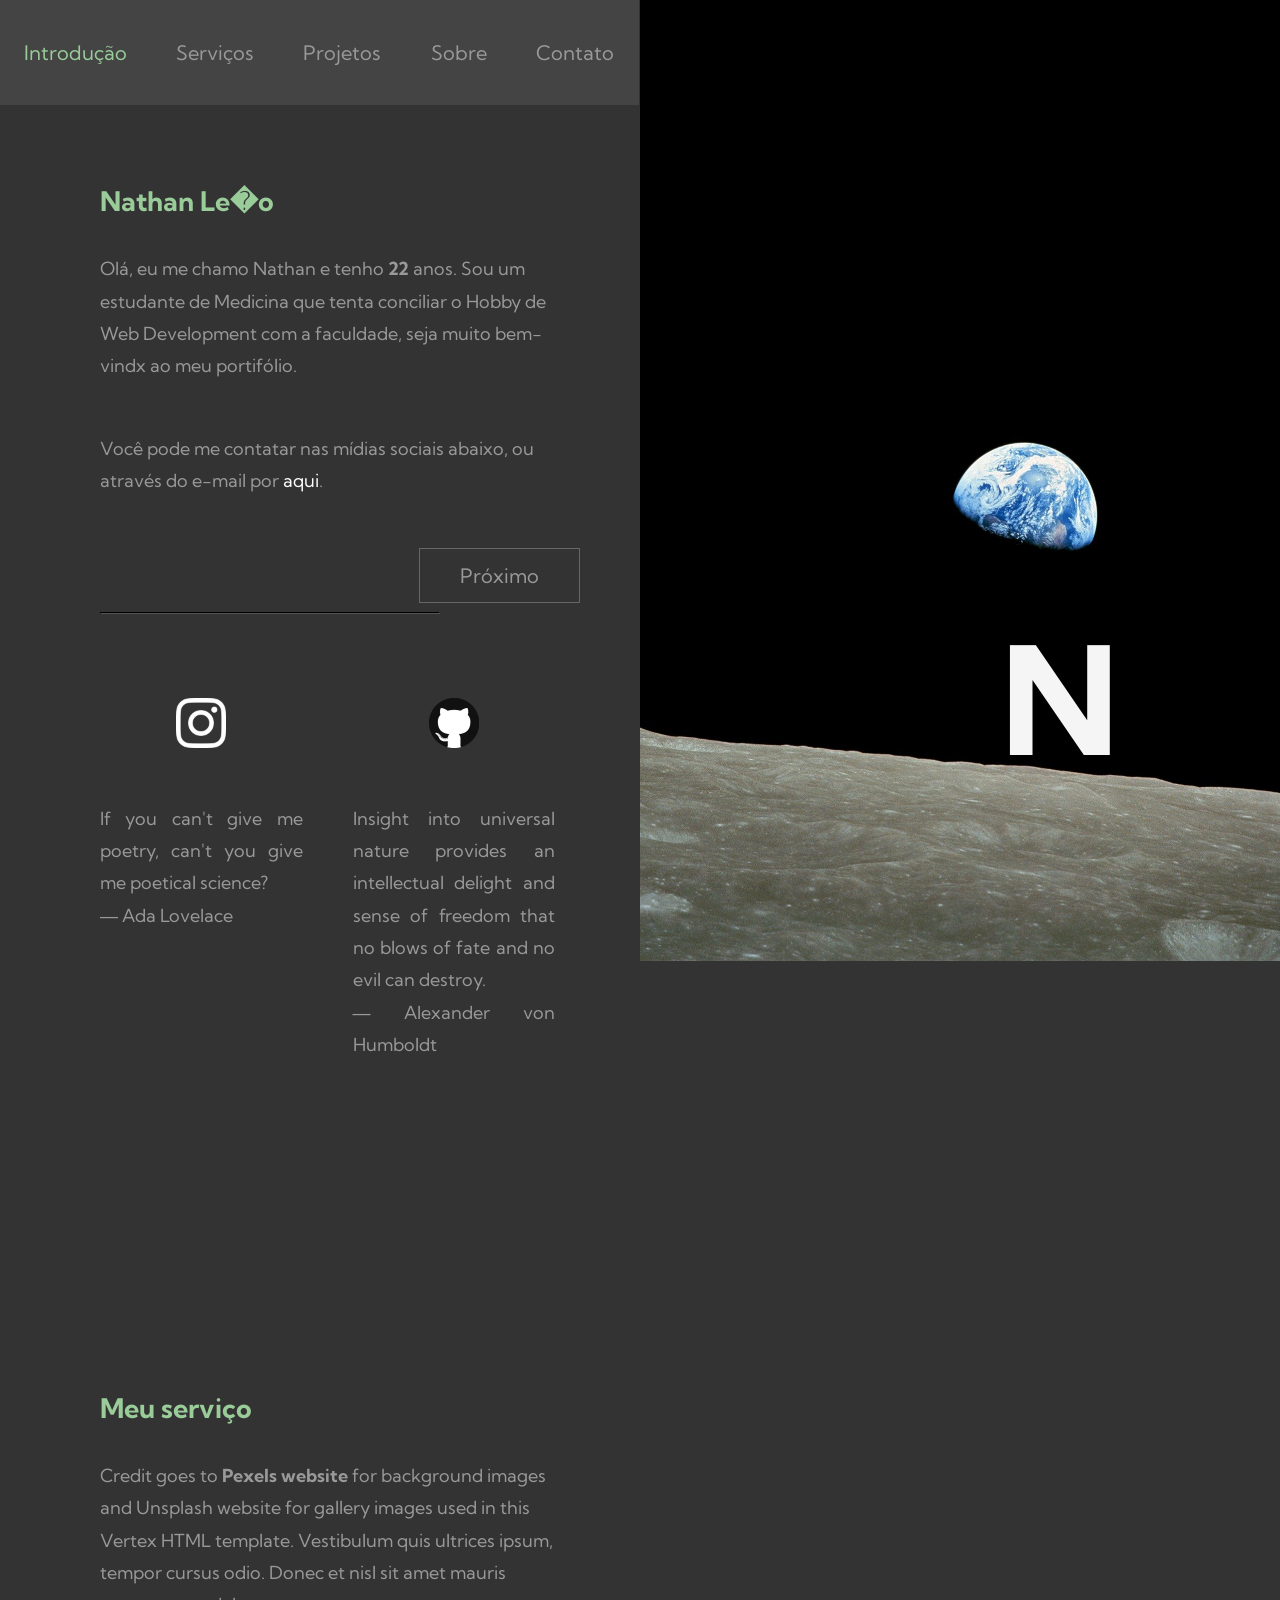
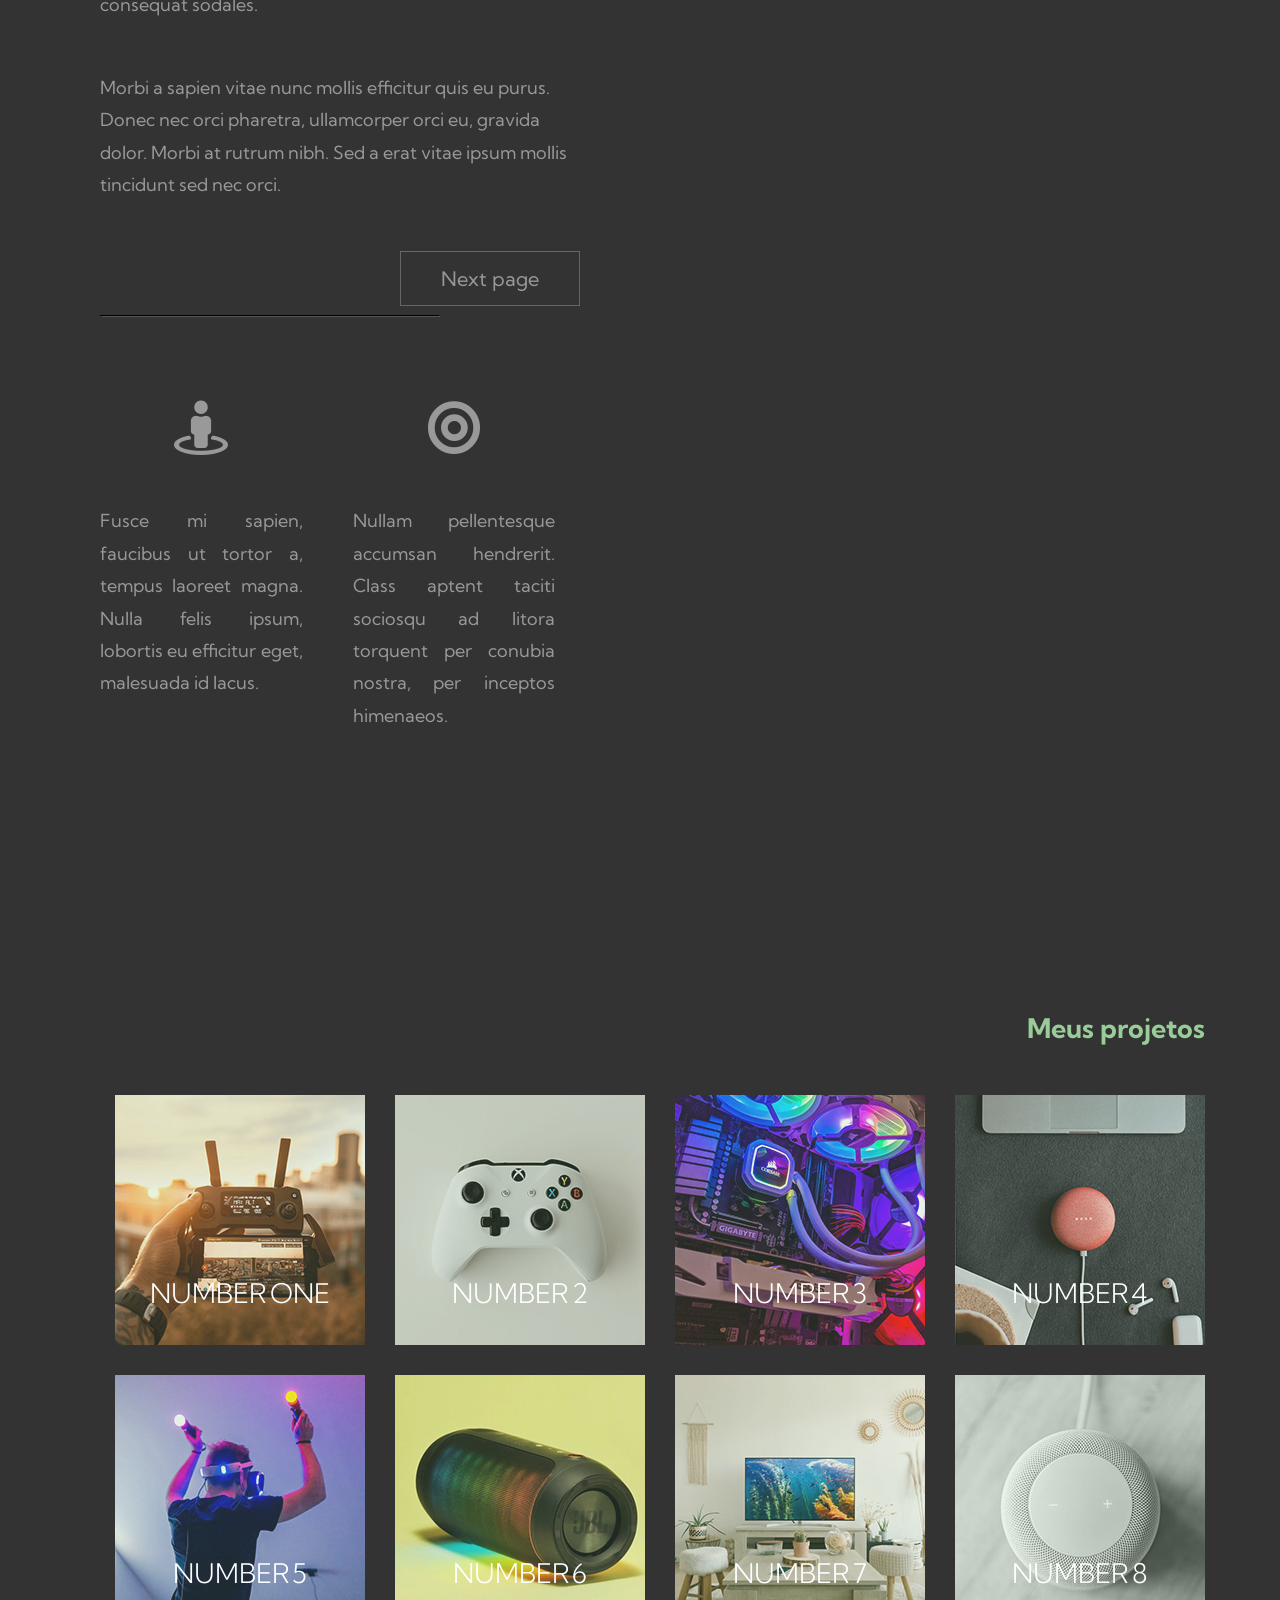
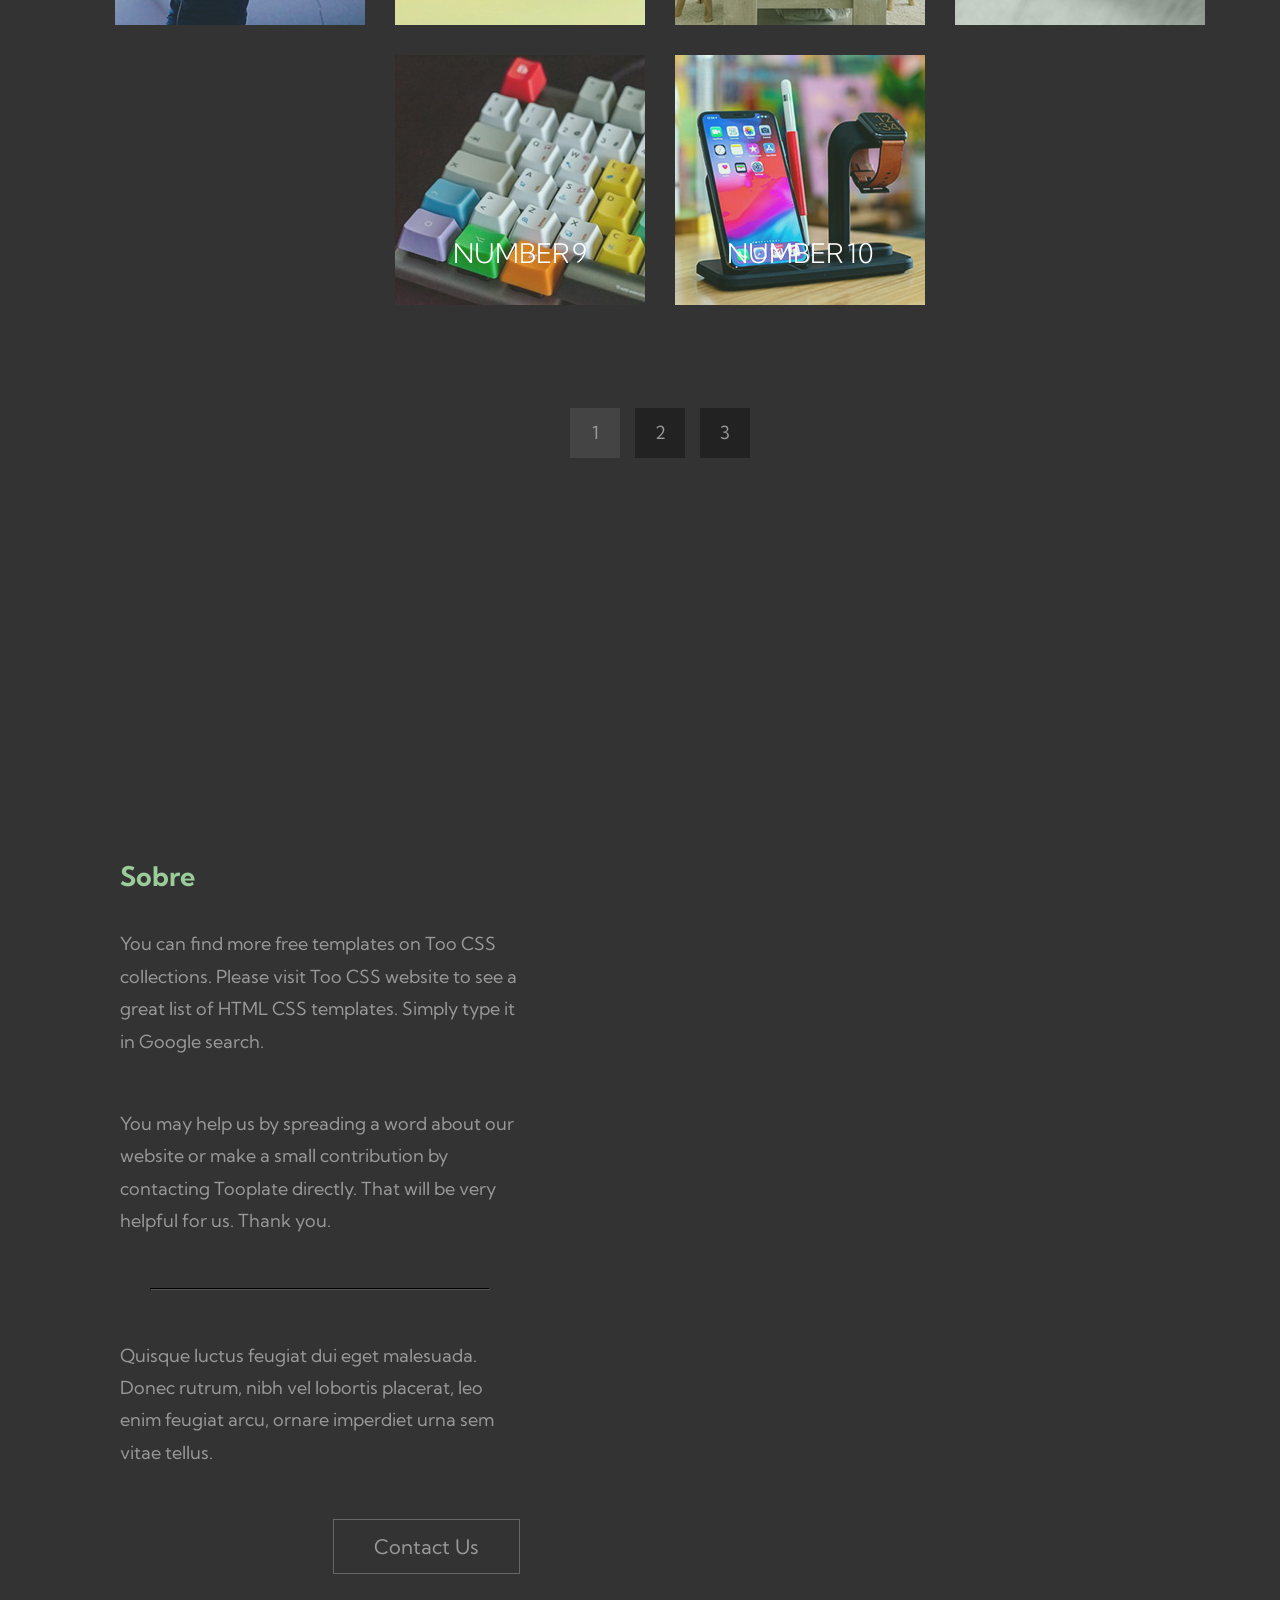
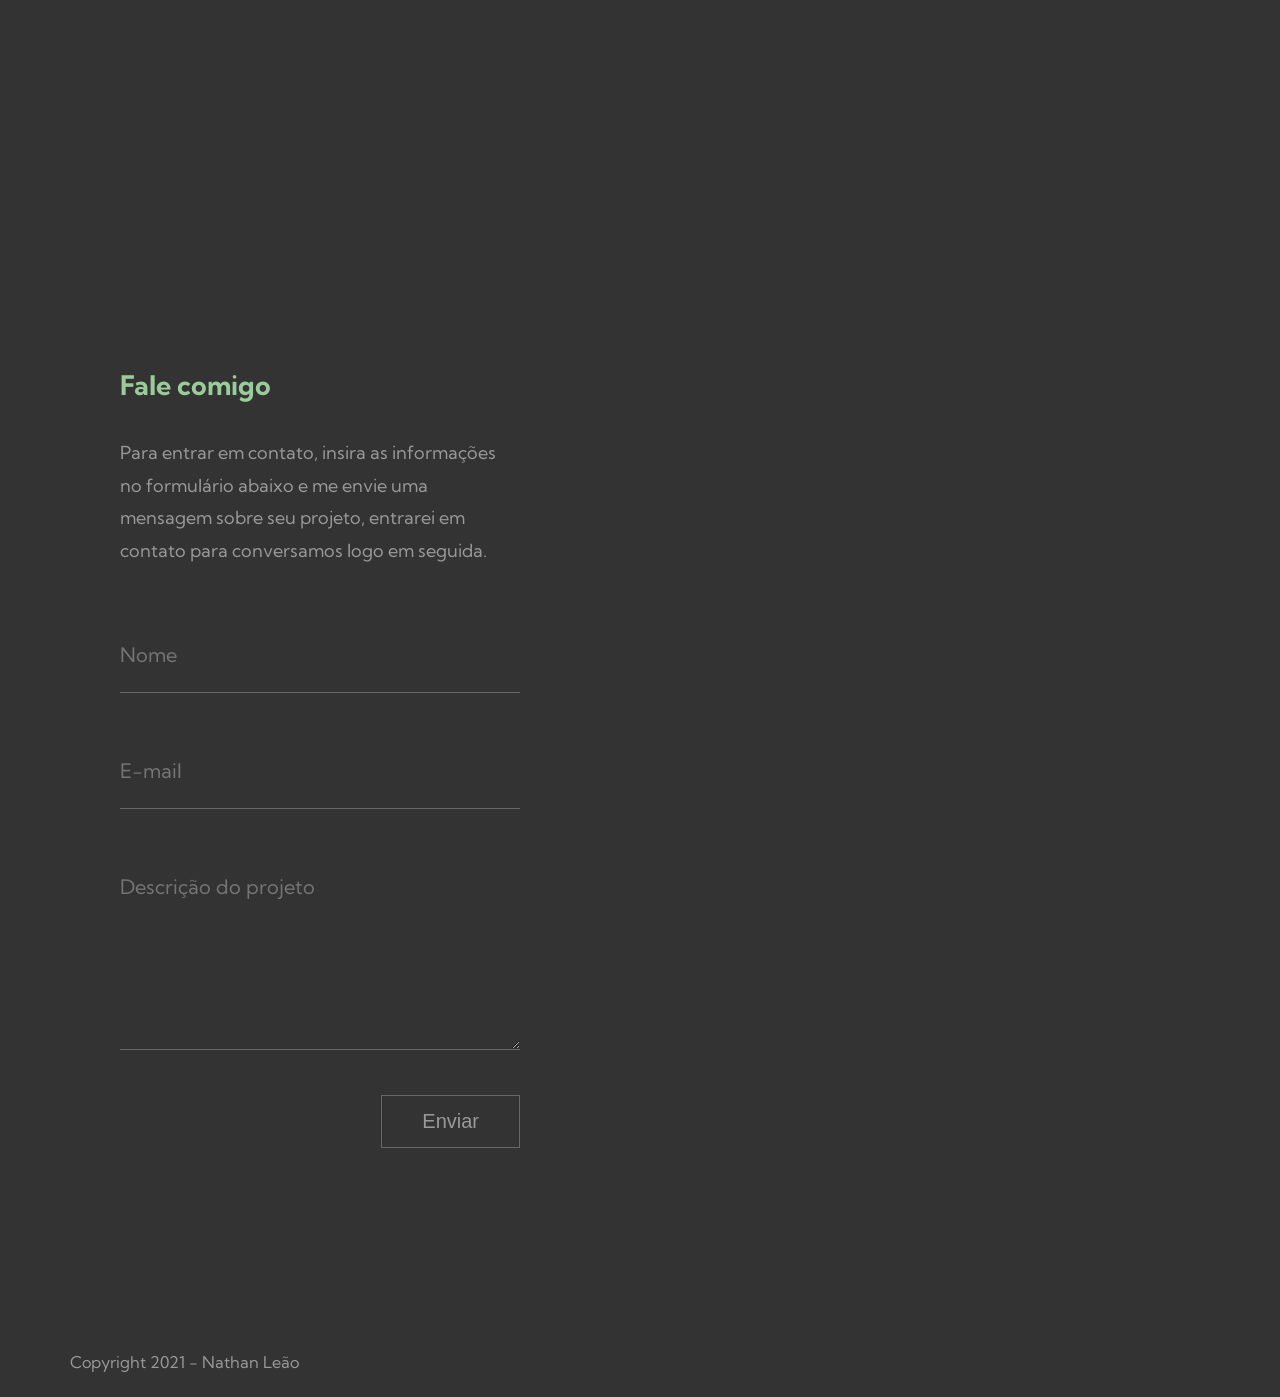
==== commit 5160e150: "Mudei o nome" ====
--- a/index.html
+++ b/index.html
@@ -3,12 +3,12 @@
 <head>
     <meta charset="UTF-8">
     <meta name="viewport" content="width=device-width, initial-scale=1.0">
-    <title>Nathan's Portfolio</title>
+    <title>Nathan Portifólio</title>
     <link href="https://fonts.googleapis.com/css2?family=Kumbh+Sans&display=swap" rel="stylesheet"> <!-- https://fonts.google.com/specimen/Kumbh+Sans -->
-    <link rel="stylesheet" href="fontawesome/css/all.min.css">  <!-- https://fontawesome.com/-->  
+    <link rel="stylesheet" href="fontawesome/css/all.min.css">  <!-- https://fontawesome.com/-->
     <link rel="stylesheet" href="css/magnific-popup.css">       <!-- https://dimsemenov.com/plugins/magnific-popup/ -->
     <link rel="stylesheet" href="css/tooplate-vertex.css">
-
+	<link rel="shortcut icon" type="imagex/png" href="img/logo.ico">
 
 </head>
 <body>
@@ -22,8 +22,7 @@
     </div>
 
     <!-- Site logo -->
-    <h1 class="tm-brand"> N    
-    </h1>
+    <h1 class="tm-brand"> N </h1>
 
     <!-- Nav -->
     <nav class="tm-nav">
@@ -31,7 +30,7 @@
             <i class="fas fa-bars"></i>
         </button>
         <ul id="tm-main-nav">
-            <li class="nav-item">                                
+            <li class="nav-item">
                 <a href="#intro" class="nav-link current">
                     Introdução
                 </a>
@@ -64,22 +63,22 @@
         <div id="intro" class="tm-section">
             <!-- Intro left -->
             <div class="tm-section-col tm-content">
-                <h2 class="tm-text-primary">Nathan</h2>
+                <h2 class="tm-text-primary">Nathan Le�o</h2>
                 <p>Olá, eu me chamo Nathan e tenho  <strong>22</strong> anos. Sou um estudante de Medicina
-					que tenta conciliar o Hobby de Web Development com a faculdade, seja muito bem-vindx ao meu portifólio. 
+					que tenta conciliar o Hobby de Web Development com a faculdade, seja muito bem-vindx ao meu portifólio.
                 </p>
                 <p>
                     Você pode me contatar nas mídias sociais abaixo, ou através do e-mail por <a href="#contact">aqui</a>.
                 </p>
                 <div class="tm-text-right">
                     <a href="#gallery" class="tm-btn tm-btn-next">Próximo</a>
-                </div>                
+                </div>
                 <hr class="tm-hr tm-ml tm-sm-mt-30">
                 <div class="tm-row">
                     <div class="tm-col">
                         <div class="tm-text-center tm-my-50">
                             <a href="//instagram.com/nathan.llz" target="_blank"><img src="img/insta.png" height="50px"></a>
-                        </div>                        
+                        </div>
                         <p>
 							If you can't give me poetry, can't you give me poetical science?  <br>― Ada Lovelace
                         </p>
@@ -87,15 +86,15 @@
                     <div class="tm-col">
                         <div class="tm-text-center tm-my-50">
 							<a href="//github.com/sinapsideo" target="_blank"><img src="img/git.png" height="50px"></a>
-                        </div>                        
+                        </div>
                         <p>
                            Insight into universal nature provides an intellectual delight and sense of freedom that no blows of fate and no evil can destroy.
 							<br>― Alexander von Humboldt
                         </p>
                     </div>
-                </div>                
+                </div>
             </div>
-            
+
             <!-- Intro right -->
             <div class="tm-section-col tm-parallax" data-parallax="scroll" data-image-src="img/earth-11014_1920.jpg"></div>
         </div> <!-- #intro -->
@@ -104,20 +103,20 @@
             <!-- Services left -->
             <div class="tm-section-col tm-content">
                 <h2 class="tm-text-primary">Meu serviço</h2>
-                <p>Credit goes to <strong>Pexels website</strong> for background images and Unsplash website for gallery images used in this Vertex HTML template. Vestibulum quis ultrices ipsum, tempor cursus odio. Donec et nisl sit amet mauris consequat sodales. 
+                <p>Credit goes to <strong>Pexels website</strong> for background images and Unsplash website for gallery images used in this Vertex HTML template. Vestibulum quis ultrices ipsum, tempor cursus odio. Donec et nisl sit amet mauris consequat sodales.
                 </p>
                 <p>
                     Morbi a sapien vitae nunc mollis efficitur quis eu purus. Donec nec orci pharetra, ullamcorper orci eu, gravida dolor. Morbi at rutrum nibh. Sed a erat vitae ipsum mollis tincidunt sed nec orci.
                 </p>
                 <div class="tm-text-right">
                     <a href="#gallery" class="tm-btn tm-btn-next">Next page</a>
-                </div>                
+                </div>
                 <hr class="tm-hr tm-ml tm-sm-mt-30">
                 <div class="tm-row">
                     <div class="tm-col">
                         <div class="tm-text-center tm-my-50">
                             <i class="fas fa-street-view fa-3x"></i>
-                        </div>                        
+                        </div>
                         <p>
                             Fusce mi sapien, faucibus ut tortor a, tempus laoreet magna. Nulla felis ipsum, lobortis eu efficitur eget, malesuada id lacus.
                         </p>
@@ -125,21 +124,21 @@
                     <div class="tm-col">
                         <div class="tm-text-center tm-my-50">
                             <i class="fas fa-bullseye fa-3x"></i>
-                        </div>                        
+                        </div>
                         <p>
                             Nullam pellentesque accumsan hendrerit. Class aptent taciti sociosqu ad litora torquent per conubia nostra, per inceptos himenaeos.
                         </p>
                     </div>
-                </div>                
+                </div>
             </div>
-            
+
             <!-- Services right -->
             <div class="tm-section-col tm-parallax" data-parallax="scroll" data-image-src="img/galaxy-11098.jpg"></div>
         </div> <!-- #services -->
 
         <div id="gallery" class="tm-content tm-content-small-top">
             <div class="tm-gallery-container">
-                <h2 class="tm-text-primary tm-text-right tm-gallery-header">Meus projetos</h2> 
+                <h2 class="tm-text-primary tm-text-right tm-gallery-header">Meus projetos</h2>
                 <div class="tm-gallery tm-mb-80">
                     <figure class="effect-goliath tm-gallery-item">
                         <img src="img/gallery/tn/img-01.jpg" alt="Image"/>
@@ -147,7 +146,7 @@
                             <h2>Number One</h2>
                             <p>Best Template Site</p>
                             <a href="img/gallery/img-01.jpg">View more</a>
-                        </figcaption>			
+                        </figcaption>
                     </figure>
                     <figure class="effect-goliath tm-gallery-item">
                         <img src="img/gallery/tn/img-02.jpg" alt="Image"/>
@@ -155,7 +154,7 @@
                             <h2>Number 2</h2>
                             <p>Tooplate HTML CSS</p>
                             <a href="img/gallery/img-02.jpg">View more</a>
-                        </figcaption>			
+                        </figcaption>
                     </figure>
                     <figure class="effect-goliath tm-gallery-item">
                         <img src="img/gallery/tn/img-03.jpg" alt="Image"/>
@@ -163,7 +162,7 @@
                             <h2>Number 3</h2>
                             <p>Free Template</p>
                             <a href="img/gallery/img-03.jpg">View more</a>
-                        </figcaption>			
+                        </figcaption>
                     </figure>
                     <figure class="effect-goliath tm-gallery-item">
                         <img src="img/gallery/tn/img-04.jpg" alt="Image"/>
@@ -171,7 +170,7 @@
                             <h2>Number 4</h2>
                             <p>Free Download</p>
                             <a href="img/gallery/img-04.jpg">View more</a>
-                        </figcaption>			
+                        </figcaption>
                     </figure>
                     <figure class="effect-goliath tm-gallery-item">
                         <img src="img/gallery/tn/img-05.jpg" alt="Image"/>
@@ -179,7 +178,7 @@
                             <h2>Number 5</h2>
                             <p>Mobile Ready</p>
                             <a href="img/gallery/img-05.jpg">View more</a>
-                        </figcaption>			
+                        </figcaption>
                     </figure>
                     <figure class="effect-goliath tm-gallery-item">
                         <img src="img/gallery/tn/img-06.jpg" alt="Image"/>
@@ -187,7 +186,7 @@
                             <h2>Number 6</h2>
                             <p>Responsive Design</p>
                             <a href="img/gallery/img-06.jpg">View more</a>
-                        </figcaption>			
+                        </figcaption>
                     </figure>
                     <figure class="effect-goliath tm-gallery-item">
                         <img src="img/gallery/tn/img-07.jpg" alt="Image"/>
@@ -195,7 +194,7 @@
                             <h2>Number 7</h2>
                             <p>Custom HTML CSS</p>
                             <a href="img/gallery/img-07.jpg">View more</a>
-                        </figcaption>			
+                        </figcaption>
                     </figure>
                     <figure class="effect-goliath tm-gallery-item">
                         <img src="img/gallery/tn/img-08.jpg" alt="Image"/>
@@ -203,7 +202,7 @@
                             <h2>Number 8</h2>
                             <p>Template for you</p>
                             <a href="img/gallery/img-08.jpg">View more</a>
-                        </figcaption>			
+                        </figcaption>
                     </figure>
                     <figure class="effect-goliath tm-gallery-item">
                         <img src="img/gallery/tn/img-09.jpg" alt="Image"/>
@@ -211,7 +210,7 @@
                             <h2>Number 9</h2>
                             <p>Get it FREE</p>
                             <a href="img/gallery/img-09.jpg">View more</a>
-                        </figcaption>			
+                        </figcaption>
                     </figure>
                     <figure class="effect-goliath tm-gallery-item">
                         <img src="img/gallery/tn/img-10.jpg" alt="Image"/>
@@ -219,7 +218,7 @@
                             <h2>Number 10</h2>
                             <p>Tell your friends</p>
                             <a href="img/gallery/img-10.jpg">View more</a>
-                        </figcaption>			
+                        </figcaption>
                     </figure>
                     <figure class="effect-goliath tm-gallery-item">
                         <img src="img/gallery/tn/img-11.jpg" alt="Image"/>
@@ -227,7 +226,7 @@
                             <h2>Picture 11</h2>
                             <p>Aliquam lacinia</p>
                             <a href="img/gallery/img-11.jpg">View more</a>
-                        </figcaption>			
+                        </figcaption>
                     </figure>
                     <figure class="effect-goliath tm-gallery-item">
                         <img src="img/gallery/tn/img-12.jpg" alt="Image"/>
@@ -235,7 +234,7 @@
                             <h2>Item 12</h2>
                             <p>Aliquam lacinia</p>
                             <a href="img/gallery/img-12.jpg">View more</a>
-                        </figcaption>			
+                        </figcaption>
                     </figure>
                     <figure class="effect-goliath tm-gallery-item">
                         <img src="img/gallery/tn/img-13.jpg" alt="Image"/>
@@ -243,7 +242,7 @@
                             <h2>Number 13</h2>
                             <p>Aliquam lacinia</p>
                             <a href="img/gallery/img-13.jpg">View more</a>
-                        </figcaption>			
+                        </figcaption>
                     </figure>
                     <figure class="effect-goliath tm-gallery-item">
                         <img src="img/gallery/tn/img-14.jpg" alt="Image"/>
@@ -251,7 +250,7 @@
                             <h2>Picture 14</h2>
                             <p>Aliquam lacinia</p>
                             <a href="img/gallery/img-14.jpg">View more</a>
-                        </figcaption>			
+                        </figcaption>
                     </figure>
                     <figure class="effect-goliath tm-gallery-item">
                         <img src="img/gallery/tn/img-15.jpg" alt="Image"/>
@@ -259,7 +258,7 @@
                             <h2>Pic 15</h2>
                             <p>Aliquam lacinia</p>
                             <a href="img/gallery/img-15.jpg">View more</a>
-                        </figcaption>			
+                        </figcaption>
                     </figure>
                     <figure class="effect-goliath tm-gallery-item">
                         <img src="img/gallery/tn/img-16.jpg" alt="Image"/>
@@ -267,7 +266,7 @@
                             <h2>Pic 16</h2>
                             <p>Aliquam lacinia</p>
                             <a href="img/gallery/img-16.jpg">View more</a>
-                        </figcaption>			
+                        </figcaption>
                     </figure>
                     <figure class="effect-goliath tm-gallery-item">
                         <img src="img/gallery/tn/img-17.jpg" alt="Image"/>
@@ -275,7 +274,7 @@
                             <h2>Number 17</h2>
                             <p>Aliquam lacinia</p>
                             <a href="img/gallery/img-17.jpg">View more</a>
-                        </figcaption>			
+                        </figcaption>
                     </figure>
                     <figure class="effect-goliath tm-gallery-item">
                         <img src="img/gallery/tn/img-18.jpg" alt="Image"/>
@@ -283,7 +282,7 @@
                             <h2>Pic 18</h2>
                             <p>Aliquam lacinia</p>
                             <a href="img/gallery/img-18.jpg">View more</a>
-                        </figcaption>			
+                        </figcaption>
                     </figure>
                     <figure class="effect-goliath tm-gallery-item">
                         <img src="img/gallery/tn/img-19.jpg" alt="Image"/>
@@ -291,7 +290,7 @@
                             <h2>Pic 19</h2>
                             <p>Aliquam lacinia</p>
                             <a href="img/gallery/img-19.jpg">View more</a>
-                        </figcaption>			
+                        </figcaption>
                     </figure>
                     <figure class="effect-goliath tm-gallery-item">
                         <img src="img/gallery/tn/img-20.jpg" alt="Image"/>
@@ -299,7 +298,7 @@
                             <h2>Number 20</h2>
                             <p>Aliquam lacinia</p>
                             <a href="img/gallery/img-20.jpg">View more</a>
-                        </figcaption>			
+                        </figcaption>
                     </figure>
                     <figure class="effect-goliath tm-gallery-item">
                         <img src="img/gallery/tn/img-21.jpg" alt="Image"/>
@@ -307,7 +306,7 @@
                             <h2>Pic 21</h2>
                             <p>Aliquam lacinia</p>
                             <a href="img/gallery/img-21.jpg">View more</a>
-                        </figcaption>			
+                        </figcaption>
                     </figure>
                     <figure class="effect-goliath tm-gallery-item">
                         <img src="img/gallery/tn/img-22.jpg" alt="Image"/>
@@ -315,7 +314,7 @@
                             <h2>Pic 22</h2>
                             <p>Aliquam lacinia</p>
                             <a href="img/gallery/img-22.jpg">View more</a>
-                        </figcaption>			
+                        </figcaption>
                     </figure>
                     <figure class="effect-goliath tm-gallery-item">
                         <img src="img/gallery/tn/img-23.jpg" alt="Image"/>
@@ -323,7 +322,7 @@
                             <h2>Pic 23</h2>
                             <p>Aliquam lacinia</p>
                             <a href="img/gallery/img-23.jpg">View more</a>
-                        </figcaption>			
+                        </figcaption>
                     </figure>
                     <figure class="effect-goliath tm-gallery-item">
                         <img src="img/gallery/tn/img-24.jpg" alt="Image"/>
@@ -331,7 +330,7 @@
                             <h2>Number 24</h2>
                             <p>Web Design 2021</p>
                             <a href="img/gallery/img-24.jpg">View more</a>
-                        </figcaption>			
+                        </figcaption>
                     </figure>
                     <figure class="effect-goliath tm-gallery-item">
                         <img src="img/gallery/tn/img-25.jpg" alt="Image"/>
@@ -339,7 +338,7 @@
                             <h2>Number 25</h2>
                             <p>Website Design</p>
                             <a href="img/gallery/img-25.jpg">View more</a>
-                        </figcaption>			
+                        </figcaption>
                     </figure>
                     <figure class="effect-goliath tm-gallery-item">
                         <img src="img/gallery/tn/img-05.jpg" alt="Image"/>
@@ -347,7 +346,7 @@
                             <h2>Number 26</h2>
                             <p>HTML CSS Layout</p>
                             <a href="img/gallery/img-05.jpg">View more</a>
-                        </figcaption>			
+                        </figcaption>
                     </figure>
                     <figure class="effect-goliath tm-gallery-item">
                         <img src="img/gallery/tn/img-04.jpg" alt="Image"/>
@@ -355,7 +354,7 @@
                             <h2>Number 27</h2>
                             <p>Aliquam lacinia</p>
                             <a href="img/gallery/img-04.jpg">View more</a>
-                        </figcaption>			
+                        </figcaption>
                     </figure>
                     <figure class="effect-goliath tm-gallery-item">
                         <img src="img/gallery/tn/img-03.jpg" alt="Image"/>
@@ -363,7 +362,7 @@
                             <h2>Number 28</h2>
                             <p>Aliquam lacinia</p>
                             <a href="img/gallery/img-03.jpg">View more</a>
-                        </figcaption>			
+                        </figcaption>
                     </figure>
                     <figure class="effect-goliath tm-gallery-item">
                         <img src="img/gallery/tn/img-02.jpg" alt="Image"/>
@@ -371,7 +370,7 @@
                             <h2>Number 29</h2>
                             <p>Aliquam lacinia</p>
                             <a href="img/gallery/img-02.jpg">View more</a>
-                        </figcaption>			
+                        </figcaption>
                     </figure>
                     <figure class="effect-goliath tm-gallery-item">
                         <img src="img/gallery/tn/img-01.jpg" alt="Image"/>
@@ -379,7 +378,7 @@
                             <h2>Number 30</h2>
                             <p>Aliquam lacinia</p>
                             <a href="img/gallery/img-01.jpg">View more</a>
-                        </figcaption>			
+                        </figcaption>
                     </figure>
                 </div>
                 <div class="tm-paging tm-mb-130"></div>
@@ -396,15 +395,15 @@
                 <p>
                     You may help us by spreading a word about our website or make a small contribution by contacting Tooplate directly. That will be very helpful for us. Thank you.
                 </p>
-                <hr class="tm-hr tm-mb-50">                
+                <hr class="tm-hr tm-mb-50">
                 <p class="tm-mb-50">
                     Quisque luctus feugiat dui eget malesuada. Donec rutrum, nibh vel lobortis placerat, leo enim feugiat arcu, ornare imperdiet urna sem vitae tellus.
                 </p>
                 <div class="tm-text-right tm-mb-130">
                     <a href="#contact" class="tm-btn tm-btn-next">Contact Us</a>
-                </div>                
+                </div>
             </div>
-            
+
             <!-- About right -->
             <div class="tm-section-col tm-parallax" data-parallax="scroll" data-image-src="img/shell-219665.jpg"></div>
         </div> <!-- #about -->
@@ -415,7 +414,7 @@
                 <h2 class="tm-text-primary">Fale comigo</h2>
                 <p>
                     Para entrar em contato, insira as informações no formulário abaixo e me envie uma mensagem sobre seu projeto, entrarei em contato para conversamos logo em seguida.
-                </p> 
+                </p>
                 <form id="contact-form" action="" method="POST" class="tm-contact-form tm-mb-200">
                     <div class="form-group">
                         <input type="text" name="name" class="form-control rounded-0" placeholder="Nome" required />
@@ -432,12 +431,12 @@
                     </div>
                 </form>
                 <footer class="tm-copyright tm-text-small">
-                    Copyright 2021 - Nathan Leão 
-                    
-                    
-                </footer>              
+                    Copyright 2021 - Nathan Leão
+
+
+                </footer>
             </div>
-            
+
             <!-- Contact right -->
             <div class="tm-section-col tm-parallax tm-relative" data-parallax="scroll" data-image-src="img/astronauts-leaving-the-science-.jpg">
             </div>
@@ -451,7 +450,7 @@
         });
 
         $(function(){
-            
+
             /*************** Navigation *****************/
 
             const tmMainNav = $("#tm-main-nav");
@@ -500,7 +499,7 @@
             function setPagination(currentPage) {
                 for(let i = 1; i <= totalPages; i++) {
                     var $pager = '';
-                    
+
                     if(currentPage == i) {
                         $pager = $('<a href="javascript:void(0);" class="active tm-paging-link" '+pageAttribute+'="'+i+'"></a>');
                     } else {
@@ -509,7 +508,7 @@
 
                     $pager.html(i);
 
-                    $pager.click(function(){ 
+                    $pager.click(function(){
                         $('.tm-paging-link').removeClass("active");
                         $(this).addClass('active');
                         var page = $(this).eq(0).attr(pageAttribute);
@@ -547,4 +546,4 @@
         });
     </script>
 </body>
-</html>+</html>
